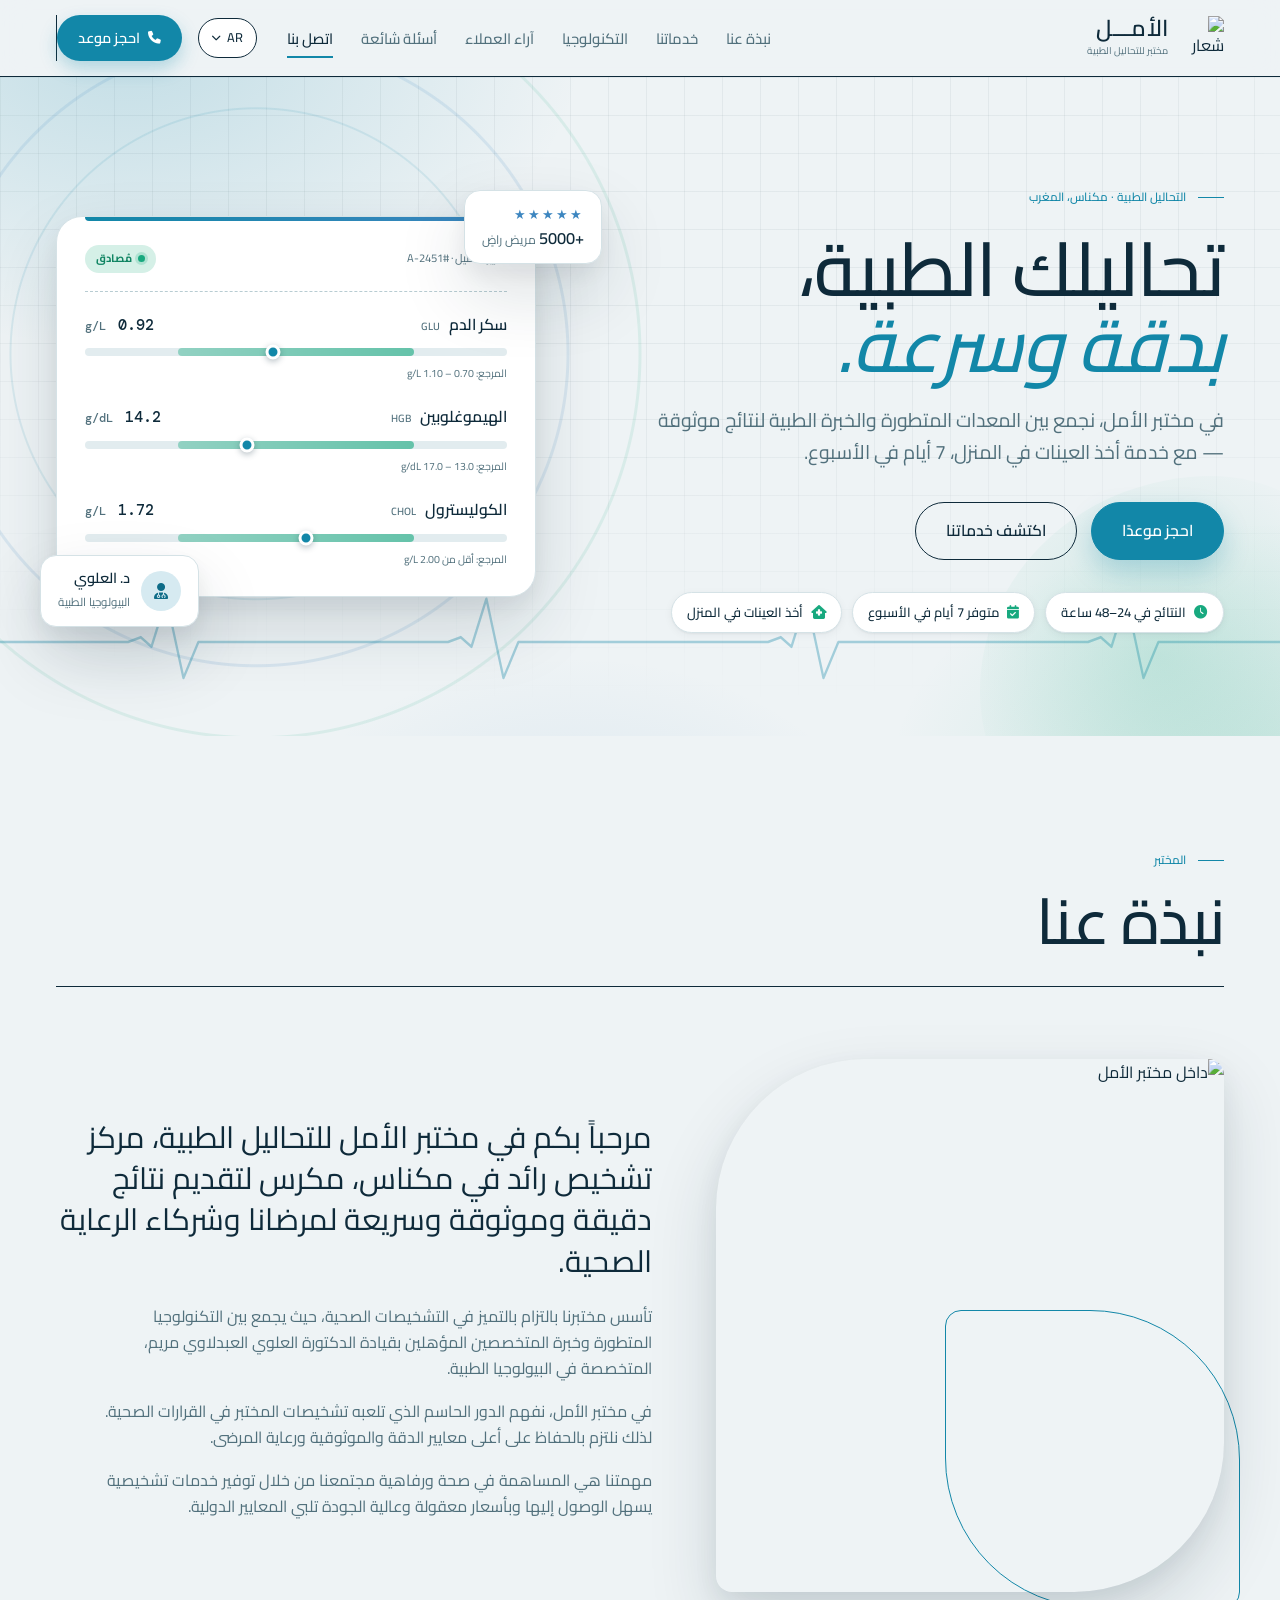
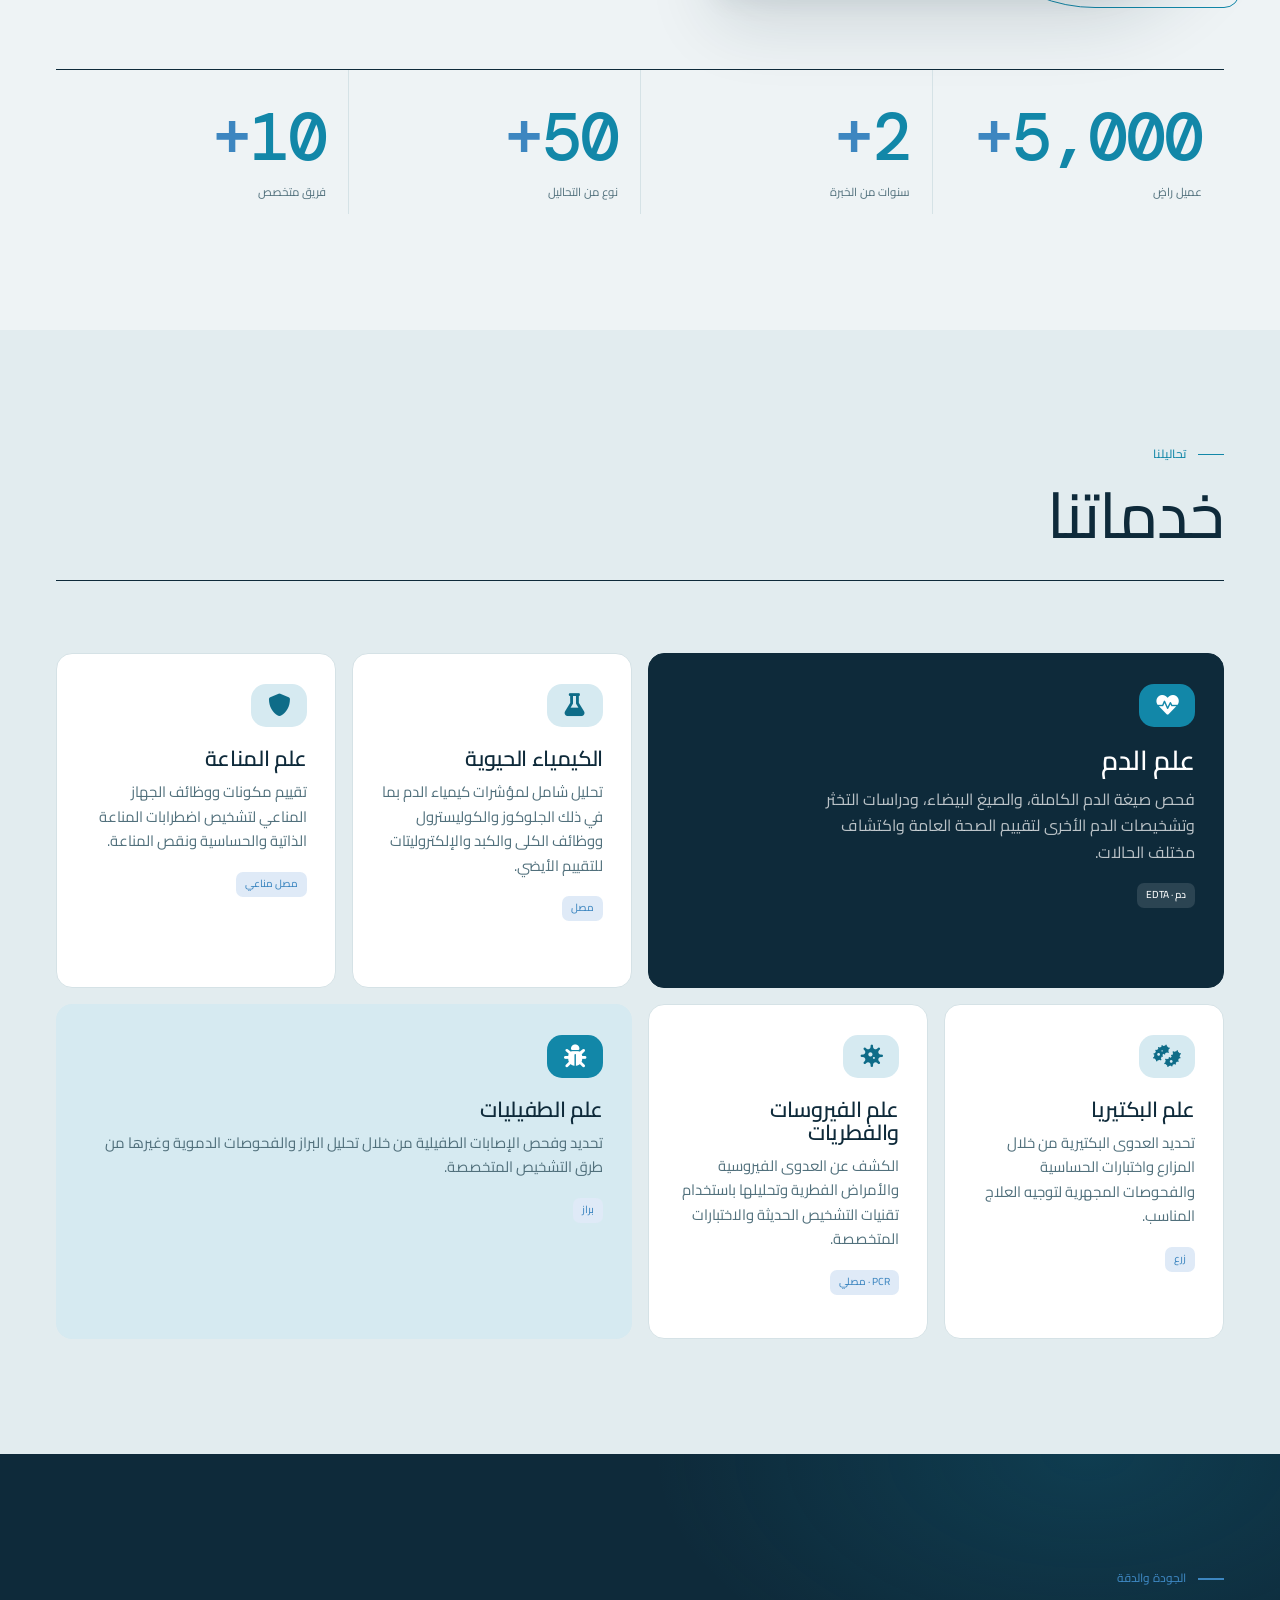
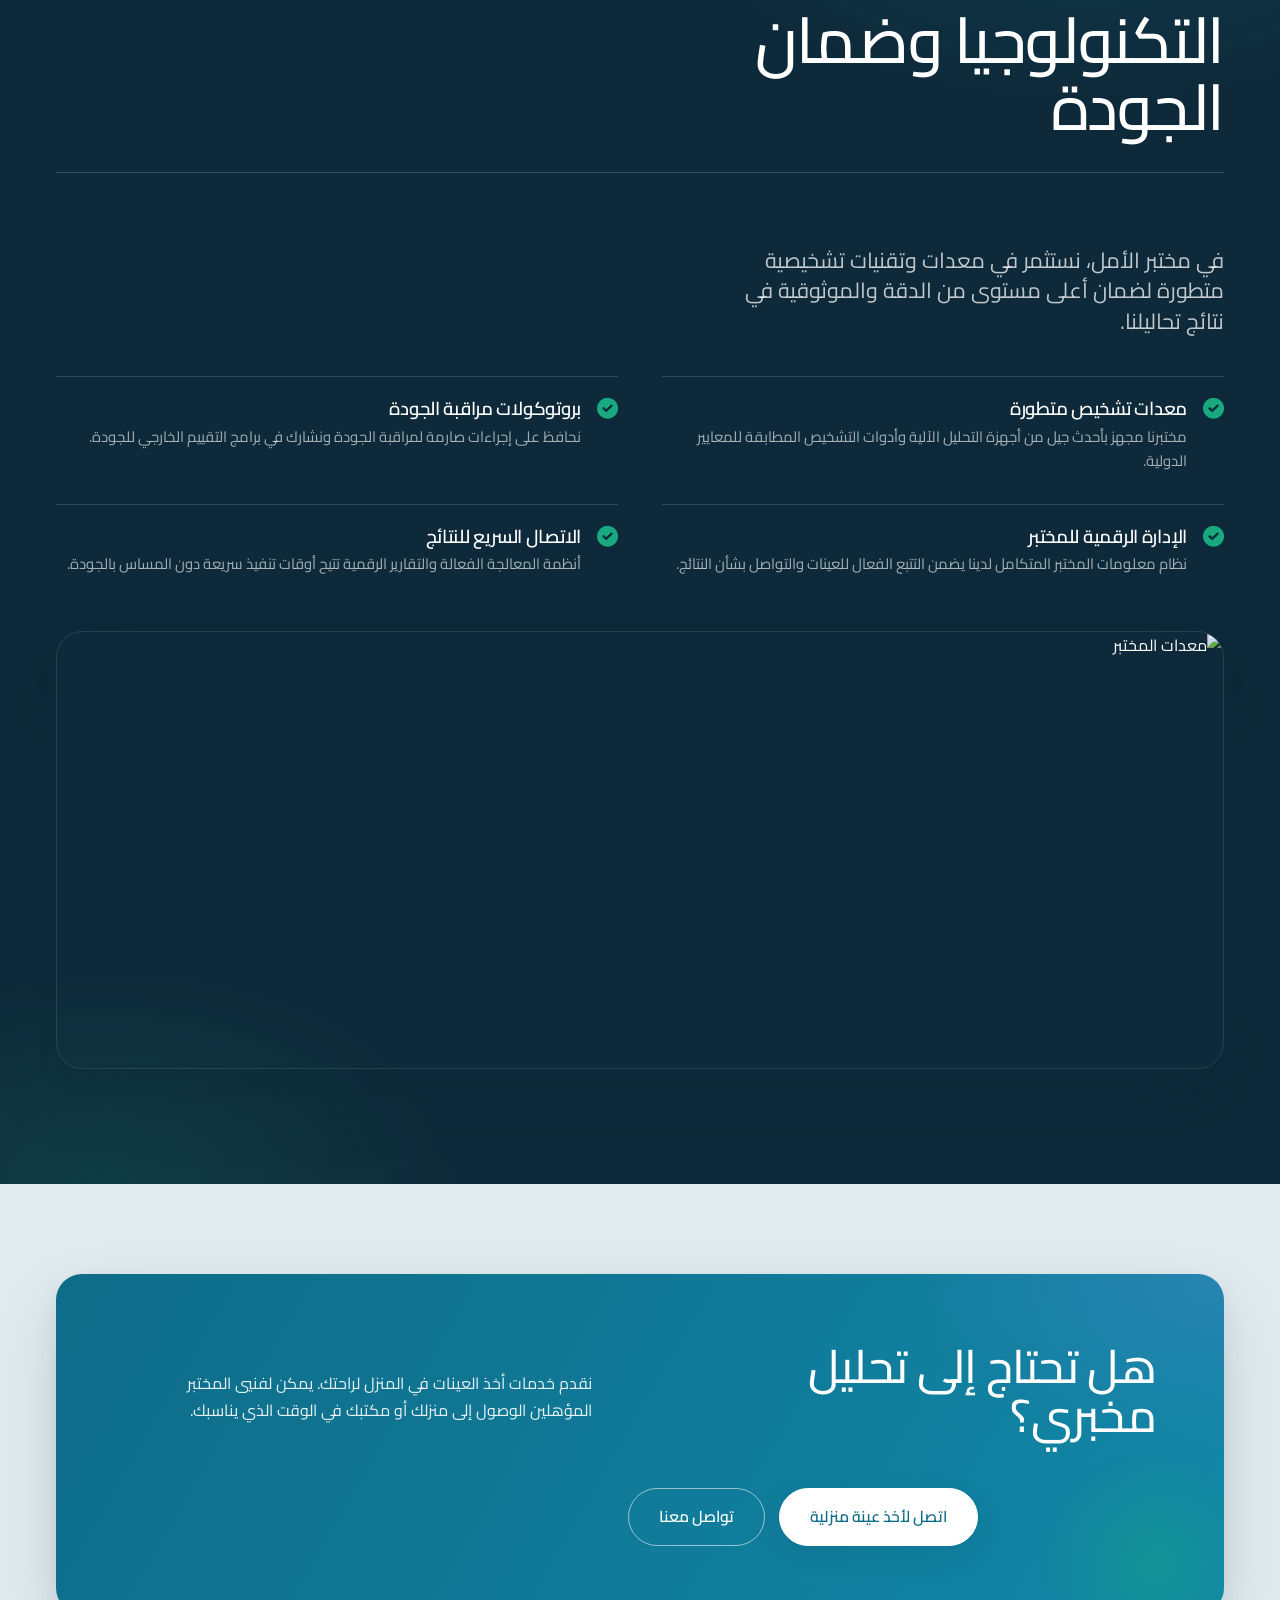
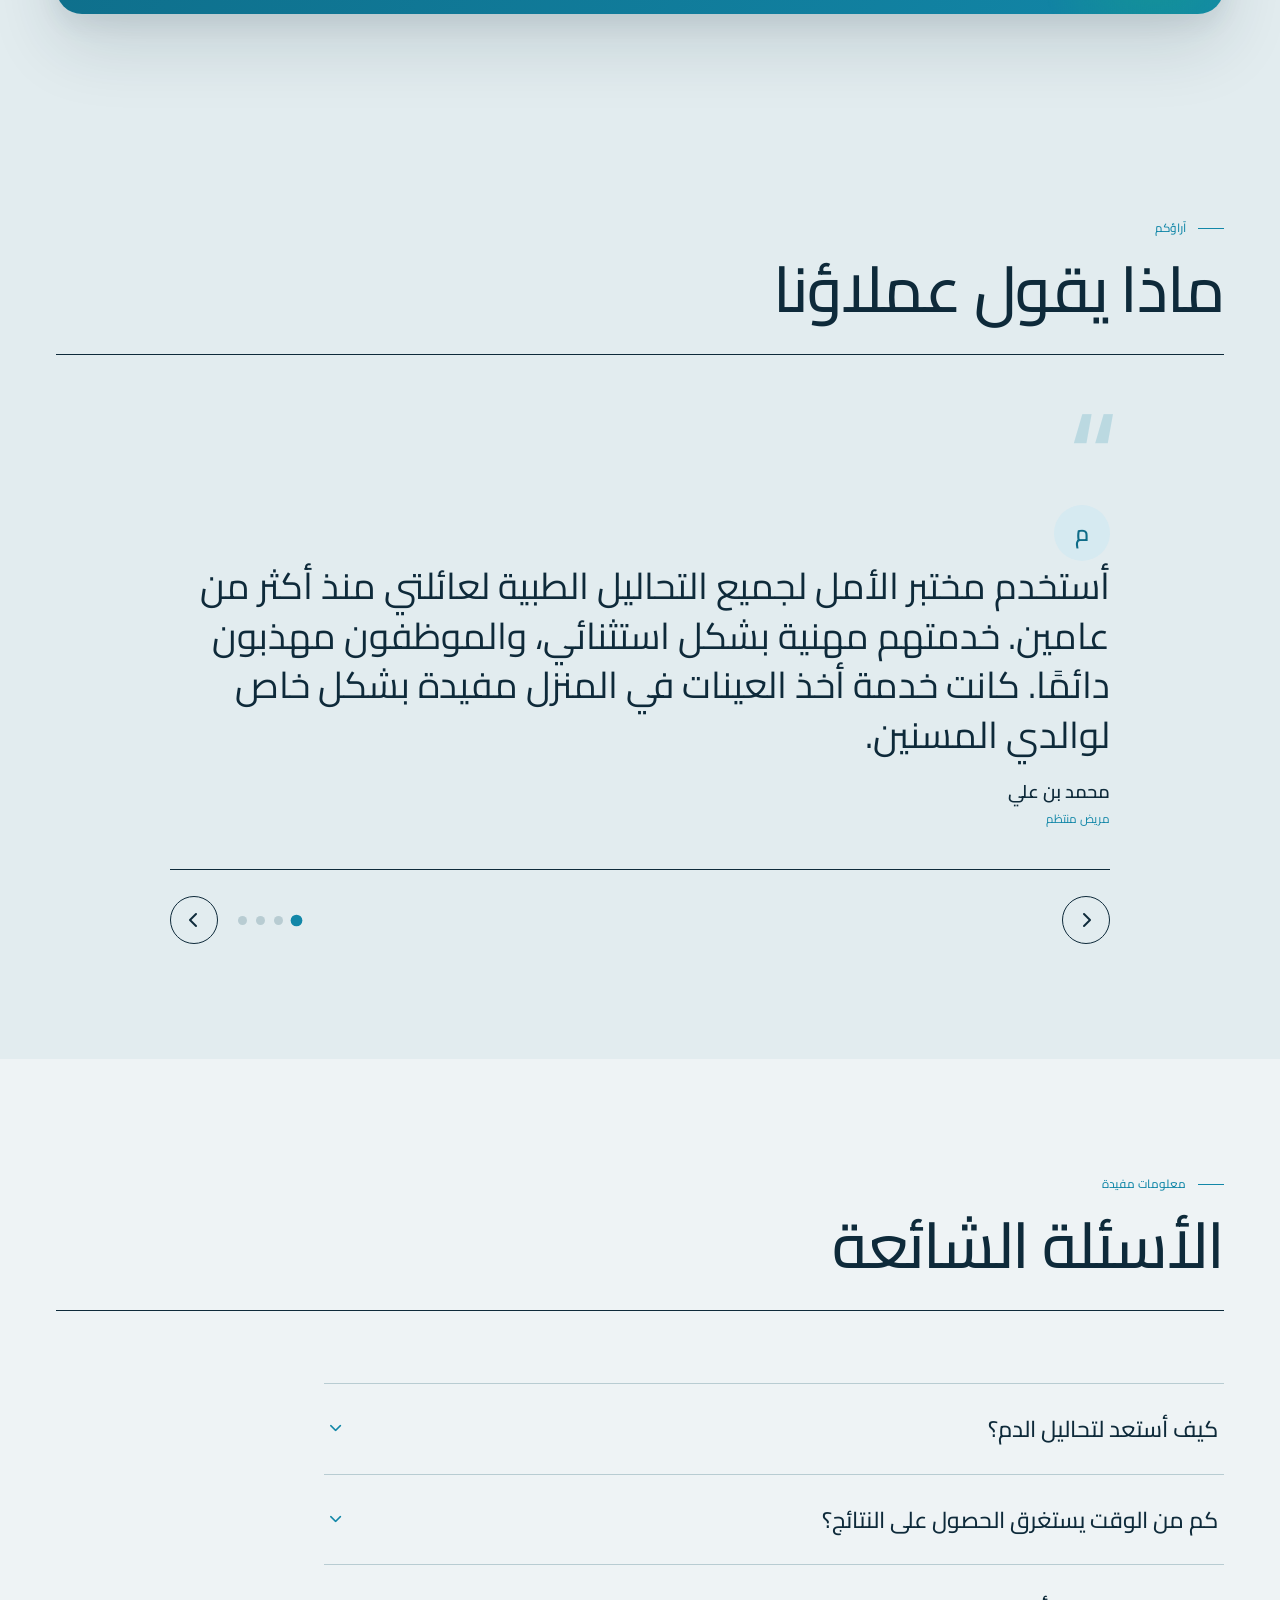
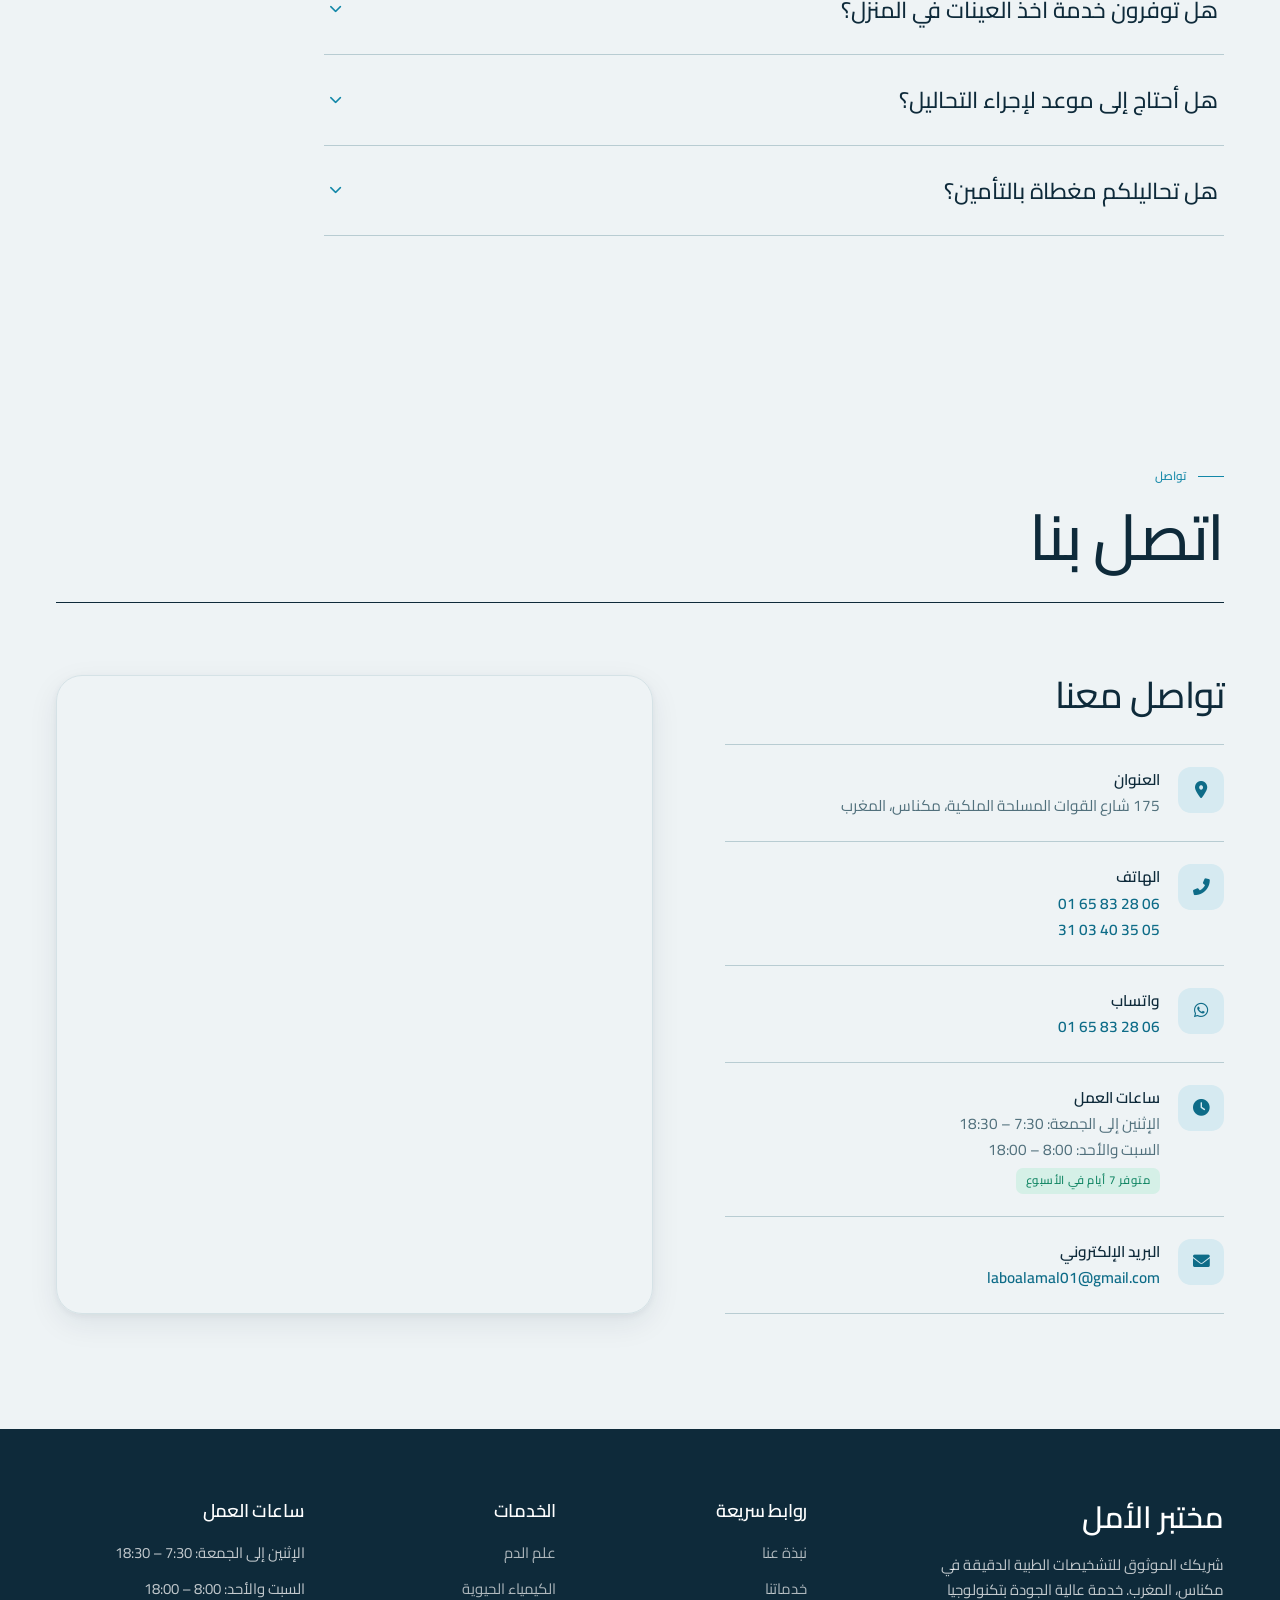
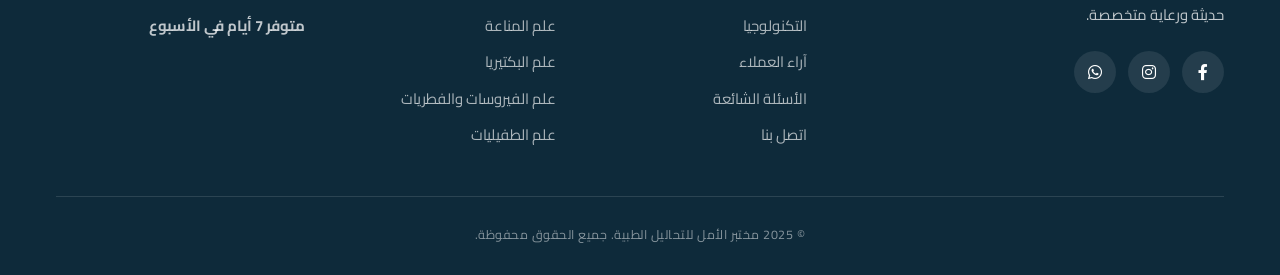
==== ar.html @ d8dda762 "Refonte complete du design (identite editoriale + palette clinique) - Nouvelle mise en page editoria" ====
<!DOCTYPE html><html lang="ar" dir="rtl"><head><meta charset="UTF-8"><meta name="viewport" content="width=device-width,initial-scale=1"><meta name="description" content="مختبر الأمل للتحاليل الطبية - خدمات تشخيص متميزة في مكناس، المغرب مع معدات متطورة وفريق متخصص."><meta name="author" content="مختبر الأمل"><meta name="keywords" content="مختبر طبي، تحاليل طبية، مكناس، المغرب، ويسلان، الحمرية، علم الدم، الكيمياء الحيوية، المناعة، علم الجراثيم، علم الفيروسات، علم الطفيليات، خدمة أخذ العينات المنزلية"><meta name="robots" content="index, follow"><meta property="og:type" content="website"><meta property="og:url" content="https://www.laboratoirealamal.me/ar.html"><meta property="og:title" content="مختبر الأمل للتحاليل الطبية | مكناس، المغرب"><meta property="og:description" content="خدمات تشخيص طبي متميزة في مكناس مع معدات متطورة وفريق متخصص. خدمة أخذ العينات متوفرة 7/7."><meta property="og:image" content="https://www.laboratoirealamal.me/logo.avif"><meta property="twitter:card" content="summary_large_image"><meta property="twitter:url" content="https://www.laboratoirealamal.me/ar.html"><meta property="twitter:title" content="مختبر الأمل للتحاليل الطبية | مكناس، المغرب"><meta property="twitter:description" content="خدمات تشخيص طبي متميزة في مكناس مع معدات متطورة وفريق متخصص. خدمة أخذ العينات متوفرة 7/7."><meta property="twitter:image" content="https://www.laboratoirealamal.me/logo.avif"><meta name="geo.region" content="MA-MEK"><meta name="geo.placename" content="مكناس"><meta name="geo.position" content="33.897213;-5.538740"><meta name="ICBM" content="33.897213, -5.538740"><meta name="apple-mobile-web-app-capable" content="yes"><meta name="theme-color" content="#1287a8"><link rel="canonical" href="https://www.laboratoirealamal.me/ar.html"><link rel="alternate" hreflang="fr" href="https://www.laboratoirealamal.me/"><link rel="alternate" hreflang="en" href="https://www.laboratoirealamal.me/en.html"><link rel="alternate" hreflang="ar" href="https://www.laboratoirealamal.me/ar.html"><link rel="alternate" hreflang="x-default" href="https://www.laboratoirealamal.me/"><link rel="apple-touch-icon" sizes="180x180" href="apple-touch-icon.png"><link rel="icon" type="image/png" sizes="32x32" href="favicon-32x32.png"><link rel="icon" type="image/png" sizes="16x16" href="favicon-16x16.png"><link rel="manifest" href="site.webmanifest"><link rel="shortcut icon" href="favicon.ico"><link rel="icon" type="image/png" sizes="192x192" href="android-chrome-192x192.png"><link rel="icon" type="image/png" sizes="512x512" href="android-chrome-512x512.png"><link rel="stylesheet" href="https://cdnjs.cloudflare.com/ajax/libs/font-awesome/6.0.0/css/all.min.css"><link rel="preconnect" href="https://fonts.googleapis.com"><link rel="preconnect" href="https://fonts.gstatic.com" crossorigin><link href="https://fonts.googleapis.com/css2?family=Cairo:wght@400;600;700&family=DM+Mono:wght@400;500&display=swap" rel="stylesheet"><link rel="stylesheet" href="styles.css"><style>
  :root { --font-display: "Cairo", sans-serif; --font-body: "Cairo", sans-serif; --font-mono: "Cairo", sans-serif; }
  body { font-family: "Cairo", sans-serif; }
  /* Arabic text must not be letter-spaced or transformed (breaks letter joining) */
  .eyebrow, .svc-tag, .report-code, .report-status, .row-name em, .row-ref,
  .report-foot, .testimonial-role, .stat-title, .logo-text p, .dropbtn,
  .dropdown-content a { letter-spacing: normal; text-transform: none; }
  /* keep numeric lab data crisp in mono */
  .row-val, .stat-number { font-family: "DM Mono", monospace; }
</style><title>مختبر الأمل للتحاليل الطبية | مكناس، المغرب</title><script type="application/ld+json">{
        "@context": "https://schema.org",
        "@type": "MedicalBusiness",
        "name": "مختبر الأمل",
        "url": "https://www.laboratoirealamal.me",
        "logo": "https://www.laboratoirealamal.me/logo.avif",
        "image": "https://www.laboratoirealamal.me/logo.avif",
        "description": "خدمات تشخيص طبي متميزة في مكناس مع معدات متطورة وفريق متخصص.",
        "address": {
          "@type": "PostalAddress",
          "streetAddress": "175 شارع القوات المسلحة الملكية",
          "addressLocality": "مكناس",
          "addressRegion": "مكناس-تافيلالت",
          "postalCode": "50000",
          "addressCountry": "MA"
        },
        "geo": {
          "@type": "GeoCoordinates",
          "latitude": "33.897213",
          "longitude": "-5.538740"
        },
        "telephone": "+212628836501",
        "openingHoursSpecification": [
          {
            "@type": "OpeningHoursSpecification",
            "dayOfWeek": [
              "Monday",
              "Tuesday",
              "Wednesday",
              "Thursday",
              "Friday"
            ],
            "opens": "07:30",
            "closes": "18:30"
          },
          {
            "@type": "OpeningHoursSpecification",
            "dayOfWeek": ["Saturday", "Sunday"],
            "opens": "08:00",
            "closes": "18:00"
          }
        ],
        "sameAs": [
          "https://web.facebook.com/profile.php?id=61550074150831",
          "https://www.instagram.com/labo_alamal/"
        ]
      }</script></head><body>
<header>
  <div class="container nav-container">
    <div class="logo">
      <a href="#" aria-label="الأمل الرئيسية">
        <img src="logo.avif" alt="شعار الأمل" width="42" height="42">
        <div class="logo-text"><h1>الأمـــل</h1><p>مختبر للتحاليل الطبية</p></div>
      </a>
    </div>
    <div class="header-right">
      <nav id="main-nav">
        <ul id="nav-menu">
          <li><a href="#about">نبذة عنا</a></li>
          <li><a href="#services">خدماتنا</a></li>
          <li><a href="#technology">التكنولوجيا</a></li>
          <li><a href="#testimonials">آراء العملاء</a></li>
          <li><a href="#faq">أسئلة شائعة</a></li>
          <li><a href="#contact">اتصل بنا</a></li>
        </ul>
        <div class="header-actions">
          <div class="language-selector"><div class="dropdown">
            <button class="dropbtn" aria-label="اختيار اللغة">AR<i class="fas fa-chevron-down"></i></button>
            <div class="dropdown-content">
              <a href="ar.html" class="active">AR</a>
              <a href="index.html">FR</a>
              <a href="en.html">EN</a>
            </div>
          </div></div>
          <a href="#contact" class="nav-cta">احجز موعد</a>
        </div>
      </nav>
      <button class="mobile-menu" id="mobile-menu-toggle" aria-label="فتح القائمة"><i class="fas fa-bars"></i></button>
    </div>
  </div>
</header>

<section class="hero">
  <div class="hero-ecg" aria-hidden="true"><svg viewBox="0 0 1200 100" preserveAspectRatio="none"><path pathLength="1" d="M0,60 H120 l12,-4 l10,8 l14,-40 l16,66 l14,-30 l10,0 H420 l12,-4 l10,8 l14,-40 l16,66 l14,-30 l10,0 H720 l12,-4 l10,8 l14,-40 l16,66 l14,-30 l10,0 H1020 l12,-4 l10,8 l14,-40 l16,66 l14,-30 l10,0 H1200"/></svg></div>
  <div class="container hero-content">
    <div class="hero-copy animate-fade-in">
      <span class="eyebrow">التحاليل الطبية · مكناس، المغرب</span>
      <h1>تحاليلك الطبية، <span class="accent">بدقة وسرعة.</span></h1>
      <h2>في مختبر الأمل، نجمع بين المعدات المتطورة والخبرة الطبية لنتائج موثوقة — مع خدمة أخذ العينات في المنزل، 7 أيام في الأسبوع.</h2>
      <div class="hero-buttons">
        <a href="#contact" class="btn">احجز موعدًا</a>
        <a href="#services" class="btn btn-outline">اكتشف خدماتنا</a>
      </div>
      <div class="hero-chips">
        <span class="chip"><i class="fas fa-clock"></i> النتائج في 24–48 ساعة</span>
        <span class="chip"><i class="fas fa-calendar-check"></i> متوفر 7 أيام في الأسبوع</span>
        <span class="chip"><i class="fas fa-house-medical"></i> أخذ العينات في المنزل</span>
      </div>
    </div>
    <div class="hero-visual animate-fade-in">
      <div class="report-card">
        <div class="report-head">
          <span class="report-code">تقرير التحليل · ‏#A-2451</span>
          <span class="report-status">مُصادق</span>
        </div>
        <div class="report-rows">
          <div class="report-row">
            <div class="row-top"><span class="row-name">سكر الدم <em>GLU</em></span><span class="row-val">0.92 <em>g/L</em></span></div>
            <div class="range"><span class="range-fill"></span><span class="range-marker" style="--m:52%"></span></div>
            <div class="row-ref">المرجع: 0.70 – 1.10 g/L</div>
          </div>
          <div class="report-row">
            <div class="row-top"><span class="row-name">الهيموغلوبين <em>HGB</em></span><span class="row-val">14.2 <em>g/dL</em></span></div>
            <div class="range"><span class="range-fill"></span><span class="range-marker" style="--m:58%"></span></div>
            <div class="row-ref">المرجع: 13.0 – 17.0 g/dL</div>
          </div>
          <div class="report-row">
            <div class="row-top"><span class="row-name">الكوليسترول <em>CHOL</em></span><span class="row-val">1.72 <em>g/L</em></span></div>
            <div class="range"><span class="range-fill"></span><span class="range-marker" style="--m:44%"></span></div>
            <div class="row-ref">المرجع: أقل من 2.00 g/L</div>
          </div>
        </div>
      </div>
      <div class="float-badge float-rating"><span class="stars">★★★★★</span><span class="fr-text"><b>+5000</b> مريض راضٍ</span></div>
      <div class="float-badge float-doctor"><span class="float-avatar"><i class="fas fa-user-md"></i></span><span><strong>د. العلوي</strong><em>البيولوجيا الطبية</em></span></div>
    </div>
  </div>
</section>

<section id="about" class="section-padding">
  <div class="container">
    <div class="section-title">
      <span class="eyebrow">المختبر</span>
      <h2>نبذة عنا</h2>
    </div>
    <div class="about-content reveal">
      <div class="about-text">
        <p>مرحباً بكم في مختبر الأمل للتحاليل الطبية، مركز تشخيص رائد في مكناس، مكرس لتقديم نتائج دقيقة وموثوقة وسريعة لمرضانا وشركاء الرعاية الصحية.</p>
        <p>تأسس مختبرنا بالتزام بالتميز في التشخيصات الصحية، حيث يجمع بين التكنولوجيا المتطورة وخبرة المتخصصين المؤهلين بقيادة الدكتورة العلوي العبدلاوي مريم، المتخصصة في البيولوجيا الطبية.</p>
        <p>في مختبر الأمل، نفهم الدور الحاسم الذي تلعبه تشخيصات المختبر في القرارات الصحية. لذلك نلتزم بالحفاظ على أعلى معايير الدقة والموثوقية ورعاية المرضى.</p>
        <p>مهمتنا هي المساهمة في صحة ورفاهية مجتمعنا من خلال توفير خدمات تشخيصية يسهل الوصول إليها وبأسعار معقولة وعالية الجودة تلبي المعايير الدولية.</p>
      </div>
      <div class="about-image"><img src="zWoJMIQD-1.webp" alt="داخل مختبر الأمل" loading="lazy"></div>
    </div>
    <div class="stats-container reveal">
      <div class="stat-item"><div class="stat-number" data-count="5000">0</div><div class="stat-title">عميل راضٍ</div></div>
      <div class="stat-item"><div class="stat-number" data-count="2">0</div><div class="stat-title">سنوات من الخبرة</div></div>
      <div class="stat-item"><div class="stat-number" data-count="50">0</div><div class="stat-title">نوع من التحاليل</div></div>
      <div class="stat-item"><div class="stat-number" data-count="10">0</div><div class="stat-title">فريق متخصص</div></div>
    </div>
  </div>
</section>

<section id="services" class="bg-light section-padding">
  <div class="container">
    <div class="section-title">
      <span class="eyebrow">تحاليلنا</span>
      <h2>خدماتنا</h2>
    </div>
    <div class="services-container reveal">
      <div class="service-card">
        <div class="service-icon"><i class="fas fa-heartbeat"></i></div>
        <div class="service-details">
          <h3>علم الدم</h3>
          <p>فحص صيغة الدم الكاملة، والصيغ البيضاء، ودراسات التخثر وتشخيصات الدم الأخرى لتقييم الصحة العامة واكتشاف مختلف الحالات.</p>
          <span class="svc-tag">دم · EDTA</span>
        </div>
      </div>
      <div class="service-card">
        <div class="service-icon"><i class="fas fa-flask"></i></div>
        <div class="service-details">
          <h3>الكيمياء الحيوية</h3>
          <p>تحليل شامل لمؤشرات كيمياء الدم بما في ذلك الجلوكوز والكوليسترول ووظائف الكلى والكبد والإلكتروليتات للتقييم الأيضي.</p>
          <span class="svc-tag">مصل</span>
        </div>
      </div>
      <div class="service-card">
        <div class="service-icon"><i class="fas fa-shield-alt"></i></div>
        <div class="service-details">
          <h3>علم المناعة</h3>
          <p>تقييم مكونات ووظائف الجهاز المناعي لتشخيص اضطرابات المناعة الذاتية والحساسية ونقص المناعة.</p>
          <span class="svc-tag">مصل مناعي</span>
        </div>
      </div>
      <div class="service-card">
        <div class="service-icon"><i class="fas fa-bacteria"></i></div>
        <div class="service-details">
          <h3>علم البكتيريا</h3>
          <p>تحديد العدوى البكتيرية من خلال المزارع واختبارات الحساسية والفحوصات المجهرية لتوجيه العلاج المناسب.</p>
          <span class="svc-tag">زرع</span>
        </div>
      </div>
      <div class="service-card">
        <div class="service-icon"><i class="fas fa-virus"></i></div>
        <div class="service-details">
          <h3>علم الفيروسات والفطريات</h3>
          <p>الكشف عن العدوى الفيروسية والأمراض الفطرية وتحليلها باستخدام تقنيات التشخيص الحديثة والاختبارات المتخصصة.</p>
          <span class="svc-tag">PCR · مصلي</span>
        </div>
      </div>
      <div class="service-card">
        <div class="service-icon"><i class="fas fa-bug"></i></div>
        <div class="service-details">
          <h3>علم الطفيليات</h3>
          <p>تحديد وفحص الإصابات الطفيلية من خلال تحليل البراز والفحوصات الدموية وغيرها من طرق التشخيص المتخصصة.</p>
          <span class="svc-tag">براز</span>
        </div>
      </div>
    </div>
  </div>
</section>

<section id="technology" class="section-padding">
  <div class="container">
    <div class="section-title">
      <span class="eyebrow">الجودة والدقة</span>
      <h2>التكنولوجيا وضمان الجودة</h2>
    </div>
    <div class="tech-content reveal">
      <div class="tech-details">
        <p>في مختبر الأمل، نستثمر في معدات وتقنيات تشخيصية متطورة لضمان أعلى مستوى من الدقة والموثوقية في نتائج تحاليلنا.</p>
        <ul>
          <li><i class="fas fa-check-circle"></i><div><h3>معدات تشخيص متطورة</h3><p>مختبرنا مجهز بأحدث جيل من أجهزة التحليل الآلية وأدوات التشخيص المطابقة للمعايير الدولية.</p></div></li>
          <li><i class="fas fa-check-circle"></i><div><h3>بروتوكولات مراقبة الجودة</h3><p>نحافظ على إجراءات صارمة لمراقبة الجودة ونشارك في برامج التقييم الخارجي للجودة.</p></div></li>
          <li><i class="fas fa-check-circle"></i><div><h3>الإدارة الرقمية للمختبر</h3><p>نظام معلومات المختبر المتكامل لدينا يضمن التتبع الفعال للعينات والتواصل بشأن النتائج.</p></div></li>
          <li><i class="fas fa-check-circle"></i><div><h3>الاتصال السريع للنتائج</h3><p>أنظمة المعالجة الفعالة والتقارير الرقمية تتيح أوقات تنفيذ سريعة دون المساس بالجودة.</p></div></li>
        </ul>
      </div>
      <div class="tech-image"><img src="cYn-tRal.webp" alt="معدات المختبر" loading="lazy"></div>
    </div>
  </div>
</section>

<section class="cta-section">
  <div class="container">
    <div class="cta-content animate-fade-in">
      <h2 class="cta-title">هل تحتاج إلى تحليل مخبري؟</h2>
      <p class="cta-text">نقدم خدمات أخذ العينات في المنزل لراحتك. يمكن لفنيي المختبر المؤهلين الوصول إلى منزلك أو مكتبك في الوقت الذي يناسبك.</p>
      <div class="cta-buttons">
        <a href="tel:+212628836501" class="btn">اتصل لأخذ عينة منزلية</a>
        <a href="#contact" class="btn btn-outline">تواصل معنا</a>
      </div>
    </div>
  </div>
</section>

<section id="testimonials" class="bg-light section-padding">
  <div class="container">
    <div class="section-title">
      <span class="eyebrow">آراؤكم</span>
      <h2>ماذا يقول عملاؤنا</h2>
    </div>
    <div class="testimonials-container reveal">
      <div class="testimonial">
        <div class="testimonial-avatar"><span class="avatar-letter">م</span></div>
        <div class="testimonial-text"><p>أستخدم مختبر الأمل لجميع التحاليل الطبية لعائلتي منذ أكثر من عامين. خدمتهم مهنية بشكل استثنائي، والموظفون مهذبون دائمًا. كانت خدمة أخذ العينات في المنزل مفيدة بشكل خاص لوالدي المسنين.</p></div>
        <div class="testimonial-author">محمد بن علي</div>
        <div class="testimonial-role">مريض منتظم</div>
      </div>
      <div class="testimonial" style="display:none">
        <div class="testimonial-avatar"><span class="avatar-letter">ص</span></div>
        <div class="testimonial-text"><p>استقبال وعمل ممتاز. كان الموظفون محترفين والخدمة ممتازة. تم تسليم النتائج بشكل أسرع من المتوقع.</p></div>
        <div class="testimonial-author">صفاء آدم</div>
        <div class="testimonial-role">مريضة</div>
      </div>
      <div class="testimonial" style="display:none">
        <div class="testimonial-avatar"><span class="avatar-letter">ك</span></div>
        <div class="testimonial-text"><p>استقبال دافئ للغاية. تجربة جميلة جدًا. أخذت الطبيبة وقتًا لشرح نتائجي وأجابت على جميع أسئلتي بشكل شامل.</p></div>
        <div class="testimonial-author">كنزة جاليز</div>
        <div class="testimonial-role">مريضة</div>
      </div>
      <div class="testimonial" style="display:none">
        <div class="testimonial-avatar"><span class="avatar-letter">إ</span></div>
        <div class="testimonial-text"><p>خدمة ممتازة وموظفون محترفون للغاية. أوصي بشدة بمختبر الأمل. يحافظون على معايير عالية من النظافة ومعداتهم متطورة للغاية.</p></div>
        <div class="testimonial-author">إمان العلمي</div>
        <div class="testimonial-role">مريضة</div>
      </div>
      <div class="testimonial-controls">
        <button class="prev-testimonial" aria-label="الشهادة السابقة"><i class="fas fa-chevron-right"></i></button>
        <div class="testimonial-dots"><span class="dot active"></span><span class="dot"></span><span class="dot"></span><span class="dot"></span></div>
        <button class="next-testimonial" aria-label="الشهادة التالية"><i class="fas fa-chevron-left"></i></button>
      </div>
    </div>
  </div>
</section>

<section id="faq" class="section-padding">
  <div class="container">
    <div class="section-title">
      <span class="eyebrow">معلومات مفيدة</span>
      <h2>الأسئلة الشائعة</h2>
    </div>
    <div class="faq-container reveal">
      <div class="faq-item"><div class="faq-question">كيف أستعد لتحاليل الدم؟<i class="fas fa-chevron-down"></i></div><div class="faq-answer"><p>تتطلب العديد من تحاليل الدم الصيام من 8 إلى 12 ساعة قبل أخذ العينة، أي عدم تناول الطعام أو الشراب باستثناء الماء. بالنسبة لبعض الاختبارات المحددة مثل اختبارات تحمل الجلوكوز أو فحوصات الدهون، قد يكون التحضير الخاص ضروريًا. اتبع دائمًا التعليمات المقدمة من طبيبك أو موظفي مختبرنا.</p></div></div>
      <div class="faq-item"><div class="faq-question">كم من الوقت يستغرق الحصول على النتائج؟<i class="fas fa-chevron-down"></i></div><div class="faq-answer"><p>تتوفر معظم التحاليل الروتينية في غضون 24 إلى 48 ساعة. قد تستغرق بعض الاختبارات المتخصصة من 3 إلى 7 أيام. بالنسبة للاختبارات العاجلة، نقدم معالجة سريعة مع نتائج متاحة في غضون ساعات قليلة. يمكنك استلام نتائجك شخصيًا أو عبر البريد الإلكتروني أو من خلال بوابتنا الإلكترونية الآمنة.</p></div></div>
      <div class="faq-item"><div class="faq-question">هل توفرون خدمة أخذ العينات في المنزل؟<i class="fas fa-chevron-down"></i></div><div class="faq-answer"><p>نعم، نقدم خدمات أخذ العينات في المنزل للمرضى الذين لا يستطيعون الحضور إلى مختبرنا. هذه الخدمة متاحة 7 أيام في الأسبوع. يرجى الاتصال بنا على الرقم 06 28 83 65 01 لتحديد موعد زيارة منزلية مع فني مختبر مؤهل.</p></div></div>
      <div class="faq-item"><div class="faq-question">هل أحتاج إلى موعد لإجراء التحاليل؟<i class="fas fa-chevron-down"></i></div><div class="faq-answer"><p>على الرغم من أن المواعيد ليست إلزامية للتحاليل الروتينية، نوصي بتحديد موعد لتقليل وقت الانتظار. بالنسبة للاختبارات المتخصصة أو خلال ساعات الذروة، ينصح بالمواعيد. يمكنك تحديد موعد عبر الهاتف.</p></div></div>
      <div class="faq-item"><div class="faq-question">هل تحاليلكم مغطاة بالتأمين؟<i class="fas fa-chevron-down"></i></div><div class="faq-answer"><p>معظم تحاليلنا مغطاة من قبل مقدمي التأمين الصحي الرئيسيين في المغرب. نحن نعمل أيضًا مع CNOPS و CNSS وشركات التأمين الخاصة. يرجى إحضار بطاقة التأمين الخاصة بك وأي نماذج تفويض ضرورية؛ سيساعدك طاقمنا الإداري في المطالبات والوثائق.</p></div></div>
    </div>
  </div>
</section>

<section id="contact" class="contact-section section-padding">
  <div class="container">
    <div class="section-title">
      <span class="eyebrow">تواصل</span>
      <h2>اتصل بنا</h2>
    </div>
    <div class="contact-container reveal">
      <div class="contact-info">
        <h3>تواصل معنا</h3>
        <ul>
          <li><i class="fas fa-map-marker-alt"></i><div><strong>العنوان</strong><br>175 شارع القوات المسلحة الملكية، مكناس، المغرب</div></li>
          <li><i class="fas fa-phone-alt"></i><div><strong>الهاتف</strong><br><a href="tel:+212628836501" class="contact-link">06 28 83 65 01</a><br><a href="tel:0535400331" class="contact-link">05 35 40 03 31</a></div></li>
          <li><i class="fab fa-whatsapp"></i><div><strong>واتساب</strong><br><a href="https://wa.me/212628836501" class="contact-link">06 28 83 65 01</a></div></li>
          <li><i class="fas fa-clock"></i><div><strong>ساعات العمل</strong><br>الإثنين إلى الجمعة: 7:30 – 18:30<br>السبت والأحد: 8:00 – 18:00<br><span class="highlight">متوفر 7 أيام في الأسبوع</span></div></li>
          <li><i class="fas fa-envelope"></i><div><strong>البريد الإلكتروني</strong><br><a href="mailto:laboalamal01@gmail.com" class="contact-link">laboalamal01@gmail.com</a></div></li>
        </ul>
      </div>
      <div class="map-container"><iframe src="https://www.google.com/maps/embed?pb=!1m18!1m12!1m3!1d3307.131620535372!2d-5.538740684775569!3d33.89721358064805!2m3!1f0!2f0!3f0!3m2!1i1024!2i768!4f13.1!3m3!1m2!1s0xda044e2951b3451%3A0x55ca73f57f6bdef6!2s175%20Av.%20des%20Forces%20Arm%C3%A9es%20Royales%2C%20Meknes!5e0!3m2!1sen!2sma!4v1650401234567!5m2!1sen!2sma" allowfullscreen="" loading="lazy" title="موقع مختبر الأمل - 175 شارع القوات المسلحة الملكية، مكناس، المغرب"></iframe></div>
    </div>
  </div>
</section>

<footer>
  <div class="container">
    <div class="footer-content">
      <div class="footer-column">
        <h3>مختبر الأمل</h3>
        <p>شريكك الموثوق للتشخيصات الطبية الدقيقة في مكناس، المغرب. خدمة عالية الجودة بتكنولوجيا حديثة ورعاية متخصصة.</p>
        <div class="social-footer">
          <a href="https://web.facebook.com/profile.php?id=61550074150831" aria-label="فيسبوك"><i class="fab fa-facebook-f"></i></a>
          <a href="https://www.instagram.com/labo_alamal/" aria-label="انستغرام"><i class="fab fa-instagram"></i></a>
          <a href="https://wa.me/212628836501" aria-label="واتساب"><i class="fab fa-whatsapp"></i></a>
        </div>
      </div>
      <div class="footer-column">
        <h3>روابط سريعة</h3>
        <ul>
          <li><a href="#about">نبذة عنا</a></li>
          <li><a href="#services">خدماتنا</a></li>
          <li><a href="#technology">التكنولوجيا</a></li>
          <li><a href="#testimonials">آراء العملاء</a></li>
          <li><a href="#faq">الأسئلة الشائعة</a></li>
          <li><a href="#contact">اتصل بنا</a></li>
        </ul>
      </div>
      <div class="footer-column">
        <h3>الخدمات</h3>
        <ul>
          <li><a href="#services">علم الدم</a></li>
          <li><a href="#services">الكيمياء الحيوية</a></li>
          <li><a href="#services">علم المناعة</a></li>
          <li><a href="#services">علم البكتيريا</a></li>
          <li><a href="#services">علم الفيروسات والفطريات</a></li>
          <li><a href="#services">علم الطفيليات</a></li>
        </ul>
      </div>
      <div class="footer-column">
        <h3>ساعات العمل</h3>
        <ul>
          <li>الإثنين إلى الجمعة: 7:30 – 18:30</li>
          <li>السبت والأحد: 8:00 – 18:00</li>
          <li><strong>متوفر 7 أيام في الأسبوع</strong></li>
        </ul>
      </div>
    </div>
    <div class="copyright"><p>&copy; 2025 مختبر الأمل للتحاليل الطبية. جميع الحقوق محفوظة.</p></div>
  </div>
</footer>

<a href="#" class="back-to-top" aria-label="العودة إلى الأعلى"><i class="fas fa-arrow-up"></i></a>
<script src="script.js"></script>
</body></html>
---- styles.css ----
/* ============================================================
   AL AMAL — Laboratoire d'Analyses Médicales
   Design system: "Le Journal" — editorial / magazine layout
   Palette: ecru paper · deep fig ink · raspberry · jade · apricot
   Type: Fraunces (display serif) · DM Sans (body) · DM Mono (data)
   ============================================================ */

/* ---------- Tokens ---------- */
:root {
  --paper: #eef3f5;
  --paper-2: #e2ecef;
  --surface: #ffffff;

  --ink: #0e2a3a;
  --ink-2: #143647;
  --muted: #51707c;

  --brand: #1287a8;
  --brand-deep: #0e6c88;
  --brand-tint: #d6eaf1;

  --leaf: #18a97f;
  --leaf-deep: #0f8462;
  --leaf-tint: #d5f0e7;

  --gold: #3d86c0;
  --gold-tint: #dfeaf7;

  --line: #d5e2e6;
  --line-strong: #b8ccd2;
  --rule: #0e2a3a;

  --shadow-sm: 0 1px 2px rgba(14, 42, 58, .05), 0 2px 8px rgba(14, 42, 58, .05);
  --shadow-md: 0 10px 30px rgba(14, 42, 58, .08), 0 2px 6px rgba(14, 42, 58, .05);
  --shadow-lg: 0 30px 70px rgba(14, 42, 58, .14), 0 10px 24px rgba(14, 42, 58, .07);

  --font-display: "Fraunces", "Georgia", serif;
  --font-body: "DM Sans", system-ui, -apple-system, sans-serif;
  --font-mono: "DM Mono", ui-monospace, monospace;

  --container: 1220px;
  --radius: 16px;
  --radius-lg: 26px;
  --arch: 150px;
  --header-h: 76px;
  --ease: cubic-bezier(.22, .61, .36, 1);
}

/* ---------- Reset ---------- */
*, *::before, *::after { box-sizing: border-box; }
* { margin: 0; }
html { scroll-behavior: smooth; scroll-padding-top: 92px; -webkit-text-size-adjust: 100%; }
body {
  font-family: var(--font-body);
  color: var(--ink);
  background: var(--paper);
  line-height: 1.65;
  font-size: 16px;
  -webkit-font-smoothing: antialiased;
  text-rendering: optimizeLegibility;
  overflow-x: hidden;
}
img { max-width: 100%; display: block; }
a { color: inherit; text-decoration: none; }
ul { list-style: none; padding: 0; }
button { font: inherit; cursor: pointer; border: none; background: none; color: inherit; }
iframe { border: 0; }
h1, h2, h3, h4 {
  font-family: var(--font-display);
  font-weight: 600;
  line-height: 1.06;
  letter-spacing: -.015em;
  color: var(--ink);
  font-optical-sizing: auto;
}
::selection { background: var(--brand); color: #fff; }
:focus-visible { outline: 3px solid var(--brand); outline-offset: 3px; border-radius: 4px; }

/* ---------- Layout helpers ---------- */
.container { width: 100%; max-width: var(--container); margin-inline: auto; padding-inline: 26px; }
.section-padding { padding-block: clamp(66px, 9vw, 130px); }
.bg-light { background: var(--paper-2); }

/* ---------- Editorial section header ---------- */
.eyebrow {
  font-family: var(--font-mono);
  font-size: .74rem;
  font-weight: 500;
  letter-spacing: .18em;
  text-transform: uppercase;
  color: var(--brand);
  display: inline-flex;
  align-items: center;
  gap: 12px;
}
.eyebrow::before { content: ""; width: 26px; height: 1.5px; background: var(--brand); }

.section-title {
  display: flex;
  flex-direction: column;
  align-items: flex-start;
  text-align: start;
  gap: 18px;
  margin-bottom: clamp(44px, 6vw, 72px);
  padding-bottom: clamp(20px, 3vw, 30px);
  border-bottom: 1.5px solid var(--rule);
}
.section-title h2 {
  font-size: clamp(2.3rem, 5.4vw, 4rem);
  font-weight: 500;
  max-width: 16ch;
  letter-spacing: -.02em;
}
.section-title h2 em { font-style: italic; color: var(--brand); }

/* ============================================================
   HEADER
   ============================================================ */
header {
  position: sticky;
  top: 0;
  z-index: 1000;
  background: color-mix(in srgb, var(--paper) 85%, transparent);
  backdrop-filter: saturate(1.3) blur(14px);
  -webkit-backdrop-filter: saturate(1.3) blur(14px);
  border-bottom: 1.5px solid var(--rule);
}
.nav-container { display: flex; align-items: center; justify-content: space-between; min-height: var(--header-h); gap: 20px; }
.logo a { display: flex; align-items: center; gap: 12px; }
.logo img { width: 44px; height: 44px; object-fit: contain; }
.logo-text h1 { font-family: var(--font-display); font-size: 1.42rem; font-weight: 600; letter-spacing: .01em; line-height: 1; }
.logo-text p { font-family: var(--font-mono); font-size: .6rem; letter-spacing: .16em; text-transform: uppercase; color: var(--muted); margin-top: 4px; }
.header-right { display: flex; align-items: center; gap: 14px; }

#main-nav { display: flex; align-items: center; gap: 30px; }
#nav-menu { display: flex; align-items: center; gap: 28px; }
#nav-menu > li > a { font-size: .93rem; font-weight: 500; color: var(--muted); padding-block: 6px; position: relative; transition: color .2s var(--ease); }
#nav-menu > li > a::after { content: ""; position: absolute; left: 0; bottom: 0; width: 100%; height: 2px; background: var(--brand); transform: scaleX(0); transform-origin: left; transition: transform .28s var(--ease); }
#nav-menu > li > a:hover, #nav-menu > li > a.active { color: var(--ink); }
#nav-menu > li > a:hover::after, #nav-menu > li > a.active::after { transform: scaleX(1); }
.header-actions { display: flex; align-items: center; gap: 16px; }

.language-selector { position: relative; }
.dropdown { position: relative; }
.dropbtn { display: inline-flex; align-items: center; gap: 7px; font-family: var(--font-mono); font-size: .8rem; font-weight: 500; letter-spacing: .06em; color: var(--ink); padding: 8px 13px; border: 1.5px solid var(--rule); border-radius: 999px; background: var(--surface); transition: border-color .2s, background .2s; }
.dropbtn i { font-size: .6rem; transition: transform .25s var(--ease); }
.language-selector:hover .dropbtn, .language-selector:focus-within .dropbtn, .language-selector.open .dropbtn { background: var(--ink); color: #fff; border-color: var(--ink); }
.language-selector:hover .dropbtn i, .language-selector.open .dropbtn i { transform: rotate(180deg); }
.dropdown-content { position: absolute; inset-inline-end: 0; top: calc(100% + 10px); min-width: 120px; background: var(--surface); border: 1.5px solid var(--rule); border-radius: 14px; box-shadow: var(--shadow-md); padding: 6px; opacity: 0; visibility: hidden; transform: translateY(-6px); transition: opacity .2s, transform .2s, visibility .2s; z-index: 30; }
.language-selector:hover .dropdown-content, .language-selector:focus-within .dropdown-content, .language-selector.open .dropdown-content { opacity: 1; visibility: visible; transform: translateY(0); }
.dropdown-content a { display: block; padding: 9px 12px; border-radius: 9px; font-family: var(--font-mono); font-weight: 500; font-size: .82rem; color: var(--muted); transition: background .15s, color .15s; }
.dropdown-content a:hover { background: var(--brand-tint); color: var(--brand-deep); }
.dropdown-content a.active { background: var(--ink); color: #fff; }

.nav-cta { display: inline-flex; align-items: center; gap: 8px; background: var(--brand); color: #fff; font-weight: 600; font-size: .9rem; padding: 11px 21px; border-radius: 999px; box-shadow: 0 8px 18px rgba(18, 135, 168, .28); transition: transform .2s var(--ease), box-shadow .2s, background .2s; }
.nav-cta::before { content: "\f095"; font-family: "Font Awesome 6 Free"; font-weight: 900; font-size: .8rem; }
.nav-cta:hover { background: var(--brand-deep); transform: translateY(-2px); box-shadow: 0 12px 24px rgba(18, 135, 168, .34); }

.mobile-menu { display: none; width: 46px; height: 46px; border-radius: 13px; border: 1.5px solid var(--rule); background: var(--surface); align-items: center; justify-content: center; font-size: 1.1rem; color: var(--ink); transition: background .2s, border-color .2s; }
.mobile-menu.active { background: var(--ink); color: #fff; border-color: var(--ink); }
.menu-overlay { position: fixed; inset: 0; background: rgba(14, 42, 58, .5); backdrop-filter: blur(2px); opacity: 0; visibility: hidden; transition: opacity .3s, visibility .3s; z-index: 900; }
.menu-overlay.active { opacity: 1; visibility: visible; }

/* ============================================================
   BUTTONS
   ============================================================ */
.btn { display: inline-flex; align-items: center; justify-content: center; gap: 10px; font-family: var(--font-body); font-weight: 600; font-size: .98rem; padding: 15px 30px; border-radius: 999px; background: var(--brand); color: #fff; border: 1.5px solid var(--brand); box-shadow: 0 12px 26px rgba(18, 135, 168, .26); transition: transform .2s var(--ease), box-shadow .2s, background .2s, color .2s, border-color .2s; }
.btn:hover { background: var(--brand-deep); border-color: var(--brand-deep); transform: translateY(-2px); box-shadow: 0 16px 32px rgba(18, 135, 168, .32); }
.btn-outline { background: transparent; color: var(--ink); border-color: var(--rule); box-shadow: none; }
.btn-outline:hover { background: var(--ink); color: #fff; border-color: var(--ink); box-shadow: var(--shadow-md); }

/* ============================================================
   HERO
   ============================================================ */
.hero {
  position: relative;
  overflow: hidden;
  padding-block: clamp(58px, 8vw, 112px);
  background:
    /* concentric "scope" halo rings behind the result card */
    radial-gradient(circle at 80% 42%, transparent 0 244px, rgba(18, 135, 168, .11) 245px 246px, transparent 247px),
    radial-gradient(circle at 80% 42%, transparent 0 310px, rgba(61, 134, 192, .13) 311px 313px, transparent 314px),
    radial-gradient(circle at 80% 42%, transparent 0 382px, rgba(24, 169, 127, .10) 383px 385px, transparent 386px),
    /* richer colour mesh */
    radial-gradient(760px 520px at 90% -6%, rgba(18, 135, 168, .20), transparent 60%),
    radial-gradient(680px 460px at 0% 108%, rgba(24, 169, 127, .17), transparent 58%),
    radial-gradient(560px 440px at 55% 128%, rgba(61, 134, 192, .14), transparent 60%),
    var(--paper);
}
/* graph-paper texture */
.hero::before {
  content: "";
  position: absolute;
  inset: 0;
  z-index: 0;
  pointer-events: none;
  background-image:
    linear-gradient(rgba(14, 42, 58, .05) 1px, transparent 1px),
    linear-gradient(90deg, rgba(14, 42, 58, .05) 1px, transparent 1px);
  background-size: 38px 38px;
  -webkit-mask-image: radial-gradient(135% 100% at 50% 20%, #000 32%, transparent 76%);
  mask-image: radial-gradient(135% 100% at 50% 20%, #000 32%, transparent 76%);
}
/* soft organic blob accent */
.hero::after {
  content: "";
  position: absolute;
  bottom: -170px; inset-inline-start: -130px;
  width: 430px; height: 430px;
  z-index: 0;
  pointer-events: none;
  background: radial-gradient(circle at 42% 42%, rgba(24, 169, 127, .16), transparent 62%);
  border-radius: 54% 46% 42% 58% / 50% 56% 44% 50%;
}
.hero-content { position: relative; z-index: 1; display: grid; grid-template-columns: 1.05fr .95fr; align-items: center; gap: clamp(32px, 5vw, 74px); }
.hero-copy, .hero-visual { min-width: 0; }
.hero-copy { max-width: 640px; }
.hero-copy .eyebrow { margin-bottom: 24px; }
.hero-copy h1 { font-size: clamp(2.7rem, 6vw, 4.7rem); font-weight: 500; line-height: 1.01; margin-bottom: 22px; overflow-wrap: break-word; }
.hero-copy h1 .accent { font-style: italic; color: var(--brand); }
.hero-copy h2 { font-family: var(--font-body); font-weight: 400; font-size: clamp(1.04rem, 1.7vw, 1.22rem); line-height: 1.6; letter-spacing: normal; color: var(--muted); margin-bottom: 34px; max-width: 52ch; }
.hero-buttons { display: flex; flex-wrap: wrap; gap: 14px; margin-bottom: 32px; }
.hero-chips { display: flex; flex-wrap: wrap; gap: 10px; }
.chip { display: inline-flex; align-items: center; gap: 8px; background: var(--surface); border: 1px solid var(--line); border-radius: 999px; padding: 9px 15px; font-size: .82rem; font-weight: 500; color: var(--ink); box-shadow: var(--shadow-sm); }
.chip i { color: var(--leaf); font-size: .85rem; }

/* Animated ECG line */
.hero-ecg { position: absolute; inset-inline: 0; bottom: 7%; width: 100%; height: 120px; z-index: 0; opacity: .34; pointer-events: none; }
.hero-ecg svg { width: 100%; height: 100%; display: block; }
.hero-ecg path { fill: none; stroke: var(--brand); stroke-width: 2.2; stroke-linecap: round; stroke-linejoin: round; stroke-dasharray: 1; stroke-dashoffset: 1; animation: ecgDraw 3.2s var(--ease) .3s forwards; }
@keyframes ecgDraw { to { stroke-dashoffset: 0; } }

/* Floating badges */
.hero-visual { position: relative; }
.float-badge { position: absolute; z-index: 2; background: var(--surface); border: 1px solid var(--line); border-radius: 16px; box-shadow: var(--shadow-lg); padding: 13px 17px; display: flex; align-items: center; gap: 11px; animation: floaty 6s ease-in-out infinite; }
.float-rating { top: -26px; inset-inline-start: -22px; flex-direction: column; align-items: flex-start; gap: 3px; }
.float-rating .stars { color: var(--gold); letter-spacing: 2px; font-size: .82rem; }
.float-rating .fr-text { font-size: .76rem; color: var(--muted); line-height: 1.3; }
.float-rating .fr-text b { font-family: var(--font-display); font-size: 1.02rem; color: var(--ink); font-weight: 600; }
.float-doctor { bottom: -30px; inset-inline-end: -16px; animation-delay: -3s; }
.float-doctor strong { font-family: var(--font-display); font-weight: 600; font-size: .9rem; color: var(--ink); display: block; line-height: 1.2; }
.float-doctor em { font-style: normal; font-size: .72rem; color: var(--muted); }
.float-avatar { width: 40px; height: 40px; border-radius: 50%; background: var(--brand-tint); color: var(--brand-deep); display: flex; align-items: center; justify-content: center; font-family: var(--font-display); font-weight: 600; flex-shrink: 0; }
@keyframes floaty { 0%, 100% { transform: translateY(0); } 50% { transform: translateY(-9px); } }

/* Hero result card */
.report-card { position: relative; background: var(--surface); border: 1px solid var(--line); border-radius: var(--radius-lg); box-shadow: var(--shadow-lg); padding: 28px; width: 100%; max-width: 480px; margin-inline-start: auto; }
.report-card::before { content: ""; position: absolute; inset-inline: 28px; top: 0; height: 4px; border-radius: 0 0 4px 4px; background: linear-gradient(90deg, var(--brand), var(--gold)); }
.report-head { display: flex; align-items: center; justify-content: space-between; gap: 12px; padding-bottom: 18px; margin-bottom: 20px; border-bottom: 1px dashed var(--line-strong); }
.report-code { font-family: var(--font-mono); font-size: .7rem; letter-spacing: .06em; color: var(--muted); text-transform: uppercase; }
.report-status { display: inline-flex; align-items: center; gap: 6px; font-family: var(--font-body); font-size: .68rem; font-weight: 700; letter-spacing: .06em; color: var(--leaf-deep); background: var(--leaf-tint); padding: 5px 11px; border-radius: 999px; text-transform: uppercase; white-space: nowrap; }
.report-status::before { content: ""; width: 7px; height: 7px; border-radius: 50%; background: var(--leaf); box-shadow: 0 0 0 3px rgba(24, 169, 127, .2); }
.report-rows { display: flex; flex-direction: column; gap: 22px; }
.row-top { display: flex; align-items: baseline; justify-content: space-between; gap: 10px; margin-bottom: 10px; }
.row-name { font-weight: 600; font-size: .98rem; color: var(--ink); }
.row-name em { font-family: var(--font-mono); font-style: normal; font-size: .66rem; letter-spacing: .04em; color: var(--muted); margin-inline-start: 6px; }
.row-val { font-family: var(--font-mono); font-weight: 500; font-size: .96rem; color: var(--ink); white-space: nowrap; }
.row-val em { font-style: normal; font-size: .72rem; color: var(--muted); margin-inline-start: 3px; }
.range { position: relative; height: 8px; border-radius: 999px; background: var(--paper-2); }
.range-fill { position: absolute; inset-block: 0; inset-inline: 22%; border-radius: 999px; background: linear-gradient(90deg, rgba(24, 169, 127, .4), rgba(24, 169, 127, .62)); }
.range-marker { position: absolute; top: 50%; inset-inline-start: var(--m, 50%); width: 15px; height: 15px; border-radius: 50%; background: var(--brand); border: 3px solid var(--surface); box-shadow: 0 2px 6px rgba(14, 42, 58, .3); transform: translate(-50%, -50%); }
.row-ref { font-family: var(--font-mono); font-size: .66rem; letter-spacing: .02em; color: var(--muted); margin-top: 9px; }

/* ============================================================
   ABOUT — editorial split (image left, text right)
   ============================================================ */
.about-content { display: grid; grid-template-columns: .92fr 1.08fr; align-items: center; gap: clamp(32px, 5vw, 70px); margin-bottom: clamp(52px, 6vw, 84px); }
.about-text, .about-image, .tech-details, .tech-image, .contact-info, .map-container, .service-details, .footer-column { min-width: 0; }
.about-image { position: relative; order: -1; }
.about-image img { width: 100%; border-radius: var(--arch) var(--radius) var(--arch) var(--radius); box-shadow: var(--shadow-lg); aspect-ratio: 4 / 4.2; object-fit: cover; }
.about-image::after { content: ""; position: absolute; inset-inline-start: -16px; bottom: -16px; width: 58%; height: 56%; border: 1.5px solid var(--brand); border-radius: var(--radius) var(--arch) var(--radius) var(--arch); z-index: -1; }
.about-text p { color: var(--muted); margin-bottom: 16px; max-width: 62ch; }
.about-text p:first-child { font-family: var(--font-display); font-size: clamp(1.4rem, 2.4vw, 1.9rem); font-weight: 400; line-height: 1.35; color: var(--ink); margin-bottom: 22px; }

/* Stats — editorial numerals band */
.stats-container { display: grid; grid-template-columns: repeat(4, 1fr); gap: 0; border-top: 1.5px solid var(--rule); }
.stat-item { padding: clamp(24px, 3vw, 34px) 22px clamp(8px, 1vw, 12px) 0; text-align: start; position: relative; }
.stat-item:not(:last-child) { border-inline-end: 1px solid var(--line); }
.stat-item:not(:last-child) { padding-inline-end: 22px; }
.stat-number { font-family: var(--font-display); font-weight: 500; font-size: clamp(2.6rem, 5.4vw, 4.2rem); color: var(--brand); line-height: 1; letter-spacing: -.03em; }
.stat-number::after { content: "+"; color: var(--gold); }
.stat-title { margin-top: 12px; font-family: var(--font-mono); font-size: .72rem; text-transform: uppercase; letter-spacing: .1em; color: var(--muted); }

/* ============================================================
   SERVICES — bento grid
   ============================================================ */
.services-container { display: grid; grid-template-columns: repeat(4, 1fr); gap: 16px; grid-auto-rows: 1fr; }
.service-card { position: relative; background: var(--surface); border: 1px solid var(--line); border-radius: var(--radius); padding: 30px 28px; overflow: hidden; display: flex; flex-direction: column; transition: transform .3s var(--ease), box-shadow .3s, border-color .3s; }
.service-card::before { content: ""; position: absolute; top: 0; inset-inline-start: 0; width: 100%; height: 3px; background: var(--brand); transform: scaleX(0); transform-origin: left; transition: transform .35s var(--ease); }
.service-card:hover { transform: translateY(-5px); box-shadow: var(--shadow-lg); border-color: transparent; }
.service-card:hover::before { transform: scaleX(1); }
.service-icon { width: 56px; height: 56px; border-radius: 15px; display: flex; align-items: center; justify-content: center; font-size: 1.4rem; color: var(--brand-deep); background: var(--brand-tint); margin-bottom: 20px; transition: background .3s, color .3s; }
.service-card:hover .service-icon { background: var(--brand); color: #fff; }
.service-details { display: flex; flex-direction: column; height: 100%; }
.service-details h3 { font-size: 1.35rem; font-weight: 600; margin-bottom: 10px; }
.service-details p { color: var(--muted); font-size: .93rem; }
.svc-tag { display: inline-block; align-self: flex-start; font-family: var(--font-mono); font-size: .64rem; font-weight: 500; letter-spacing: .1em; text-transform: uppercase; color: var(--gold); background: var(--gold-tint); border-radius: 7px; padding: 4px 9px; margin-top: auto; }
.svc-tag:not(:only-child) { margin-top: 18px; }

/* Bento spans + featured tiles */
.service-card:nth-child(1) { grid-column: span 2; background: var(--ink); border-color: var(--ink); }
.service-card:nth-child(1) h3 { color: #fff; font-size: 1.7rem; }
.service-card:nth-child(1) p { color: rgba(255, 255, 255, .72); font-size: 1rem; max-width: 42ch; }
.service-card:nth-child(1) .service-icon { background: var(--brand); color: #fff; }
.service-card:nth-child(1) .svc-tag { color: #fff; background: rgba(255, 255, 255, .12); }
.service-card:nth-child(6) { grid-column: span 2; background: var(--brand-tint); border-color: transparent; }
.service-card:nth-child(6) .service-icon { background: var(--brand); color: #fff; }

/* ============================================================
   TECHNOLOGY — dark full panel
   ============================================================ */
#technology { background: radial-gradient(700px 400px at 85% 0%, rgba(18, 135, 168, .2), transparent 62%), radial-gradient(600px 360px at 8% 100%, rgba(24, 169, 127, .14), transparent 60%), var(--ink); color: #fff; }
#technology .eyebrow { color: var(--gold); }
#technology .eyebrow::before { background: var(--gold); }
#technology .section-title { border-bottom-color: rgba(255, 255, 255, .18); }
#technology .section-title h2 { color: #fff; }
#technology .section-title h2 em { color: var(--gold); }
.tech-content { display: grid; grid-template-columns: 1fr; gap: clamp(36px, 5vw, 54px); }
.tech-details > p { color: rgba(255, 255, 255, .74); font-size: clamp(1.1rem, 2vw, 1.35rem); font-family: var(--font-display); font-weight: 400; line-height: 1.4; margin-bottom: 40px; max-width: 40ch; }
.tech-details ul { display: grid; grid-template-columns: repeat(2, 1fr); gap: 30px 44px; }
.tech-details ul li { display: flex; gap: 16px; align-items: flex-start; padding-top: 22px; border-top: 1px solid rgba(255, 255, 255, .14); }
.tech-details ul li > i { flex-shrink: 0; font-size: 1.3rem; color: var(--leaf); }
.tech-details ul li h3 { color: #fff; font-size: 1.16rem; font-weight: 600; margin-bottom: 6px; }
.tech-details ul li p { color: rgba(255, 255, 255, .62); font-size: .93rem; }
.tech-image img { width: 100%; border-radius: var(--radius-lg); box-shadow: var(--shadow-lg); aspect-ratio: 16 / 6; object-fit: cover; border: 1px solid rgba(255, 255, 255, .1); }

/* ============================================================
   CTA — asymmetric band
   ============================================================ */
.cta-section { padding-block: clamp(56px, 7vw, 92px); background: var(--paper-2); }
.cta-content { position: relative; overflow: hidden; background: radial-gradient(560px 300px at 100% 0%, rgba(61, 134, 192, .5), transparent 58%), linear-gradient(120deg, var(--brand-deep), var(--brand)); border-radius: var(--radius-lg); padding: clamp(40px, 6vw, 68px); color: #fff; box-shadow: var(--shadow-lg); display: grid; grid-template-columns: 1.5fr auto; align-items: center; gap: 36px; }
.cta-content::after { content: ""; position: absolute; bottom: -80px; inset-inline-start: -60px; width: 260px; height: 260px; background: radial-gradient(circle, rgba(24, 169, 127, .4), transparent 62%); pointer-events: none; }
.cta-title { position: relative; color: #fff; font-size: clamp(1.9rem, 3.8vw, 2.9rem); font-weight: 500; margin-bottom: 12px; max-width: 18ch; }
.cta-text { position: relative; color: rgba(255, 255, 255, .9); max-width: 52ch; }
.cta-buttons { position: relative; display: flex; flex-wrap: wrap; gap: 14px; justify-content: flex-end; }
.cta-section .btn { background: #fff; color: var(--brand-deep); border-color: #fff; box-shadow: var(--shadow-md); }
.cta-section .btn:hover { background: var(--ink); color: #fff; border-color: var(--ink); }
.cta-section .btn-outline { background: transparent; color: #fff; border-color: rgba(255, 255, 255, .55); box-shadow: none; }
.cta-section .btn-outline:hover { background: #fff; color: var(--brand-deep); border-color: #fff; }

/* ============================================================
   TESTIMONIALS — editorial pull-quote
   ============================================================ */
.testimonials-container { max-width: 940px; margin-inline: auto; }
.testimonial { position: relative; background: transparent; text-align: start; padding-top: 46px; opacity: 0; transition: opacity .4s var(--ease); }
.testimonial::before { content: "\201C"; position: absolute; top: -34px; inset-inline-start: -8px; font-family: var(--font-display); font-weight: 600; font-size: 8rem; line-height: 1; color: var(--brand); opacity: .18; }
.testimonial.fade-in { opacity: 1; }
.testimonial.fade-out { opacity: 0; }
.testimonial-text p { font-family: var(--font-display); font-weight: 400; font-size: clamp(1.4rem, 3.2vw, 2.3rem); line-height: 1.35; color: var(--ink); }
.testimonial-avatar { width: 56px; height: 56px; border-radius: 50%; margin: 32px 0 0; display: flex; align-items: center; justify-content: center; background: var(--brand-tint); color: var(--brand-deep); }
.avatar-letter { font-family: var(--font-display); font-size: 1.4rem; font-weight: 600; }
.testimonial-author { margin-top: 16px; font-family: var(--font-display); font-weight: 600; font-size: 1.14rem; }
.testimonial-role { font-family: var(--font-mono); font-size: .74rem; letter-spacing: .08em; text-transform: uppercase; color: var(--brand); margin-top: 4px; }
.testimonial-controls { display: flex; align-items: center; justify-content: flex-start; gap: 20px; margin-top: 40px; padding-top: 26px; border-top: 1.5px solid var(--rule); }
.prev-testimonial, .next-testimonial { width: 48px; height: 48px; border-radius: 50%; border: 1.5px solid var(--rule); background: transparent; color: var(--ink); display: flex; align-items: center; justify-content: center; transition: background .2s, color .2s, border-color .2s, transform .2s; }
.prev-testimonial:hover, .next-testimonial:hover { background: var(--ink); color: #fff; border-color: var(--ink); transform: translateY(-2px); }
.testimonial-dots { display: flex; gap: 9px; margin-inline-start: auto; }
.dot { width: 9px; height: 9px; border-radius: 50%; background: var(--line-strong); cursor: pointer; transition: background .25s, transform .25s; }
.dot.active { background: var(--brand); transform: scale(1.3); }

/* ============================================================
   FAQ — editorial list
   ============================================================ */
.faq-container { max-width: 900px; display: flex; flex-direction: column; }
.faq-item { border-bottom: 1px solid var(--line-strong); transition: none; }
.faq-item:first-child { border-top: 1px solid var(--line-strong); }
.faq-question { display: flex; align-items: center; justify-content: space-between; gap: 18px; padding: 26px 6px; font-family: var(--font-display); font-weight: 500; font-size: clamp(1.14rem, 2vw, 1.42rem); color: var(--ink); cursor: pointer; transition: color .2s; }
.faq-item:hover .faq-question, .faq-item.active .faq-question { color: var(--brand); }
.faq-question i { flex-shrink: 0; font-size: .8rem; color: var(--brand); transition: transform .3s var(--ease); }
.faq-item.active .faq-question i { transform: rotate(180deg); }
.faq-answer { max-height: 0; overflow: hidden; transition: max-height .4s var(--ease); }
.faq-item.active .faq-answer { max-height: 480px; }
.faq-answer p { padding: 0 6px 28px; color: var(--muted); font-size: 1rem; max-width: 68ch; }

/* ============================================================
   CONTACT
   ============================================================ */
.contact-container { display: grid; grid-template-columns: 1fr 1.15fr; gap: clamp(28px, 4vw, 54px); align-items: stretch; }
.contact-info { padding-inline-end: clamp(0px, 2vw, 20px); }
.contact-info h3 { font-size: clamp(1.7rem, 3vw, 2.3rem); font-weight: 500; margin-bottom: 30px; }
.contact-info ul { display: flex; flex-direction: column; }
.contact-info ul li { display: flex; gap: 18px; align-items: flex-start; padding: 22px 0; border-top: 1px solid var(--line-strong); }
.contact-info ul li:last-child { border-bottom: 1px solid var(--line-strong); }
.contact-info ul li > i { flex-shrink: 0; width: 46px; height: 46px; border-radius: 13px; display: flex; align-items: center; justify-content: center; background: var(--brand-tint); color: var(--brand-deep); font-size: 1.05rem; }
.contact-info ul li div { font-size: .96rem; color: var(--muted); line-height: 1.7; }
.contact-info ul li strong { color: var(--ink); font-weight: 600; }
.contact-link { color: var(--brand-deep); font-weight: 600; transition: color .2s; }
.contact-link:hover { color: var(--brand); text-decoration: underline; }
.highlight { display: inline-block; margin-top: 5px; font-family: var(--font-mono); font-size: .72rem; font-weight: 500; letter-spacing: .04em; color: var(--leaf-deep); background: var(--leaf-tint); padding: 3px 10px; border-radius: 7px; }
.map-container { border-radius: var(--radius-lg); overflow: hidden; box-shadow: var(--shadow-md); border: 1px solid var(--line); min-height: 420px; }
.map-container iframe { width: 100%; height: 100%; min-height: 420px; display: block; filter: grayscale(.1) sepia(.08); }

/* ============================================================
   FOOTER
   ============================================================ */
footer { background: var(--ink); color: rgba(255, 255, 255, .74); padding-block: 72px 30px; }
.footer-content { display: grid; grid-template-columns: 1.8fr 1fr 1fr 1.2fr; gap: 44px; padding-bottom: 48px; border-bottom: 1px solid rgba(255, 255, 255, .12); }
.footer-column:first-child h3 { font-size: 1.9rem; }
.footer-column h3 { font-family: var(--font-display); font-weight: 600; color: #fff; font-size: 1.14rem; margin-bottom: 20px; }
.footer-column > p { font-size: .93rem; max-width: 36ch; }
.footer-column ul { display: flex; flex-direction: column; gap: 12px; }
.footer-column ul li { font-size: .93rem; }
.footer-column ul li a { color: rgba(255, 255, 255, .66); transition: color .2s, padding-inline-start .2s; }
.footer-column ul li a:hover { color: var(--gold); padding-inline-start: 6px; }
.social-footer { display: flex; gap: 12px; margin-top: 24px; }
.social-footer a { width: 42px; height: 42px; border-radius: 50%; display: flex; align-items: center; justify-content: center; background: rgba(255, 255, 255, .09); color: #fff; transition: background .25s, transform .25s; }
.social-footer a:hover { background: var(--brand); transform: translateY(-3px); }
.copyright { padding-top: 28px; text-align: center; font-family: var(--font-mono); font-size: .78rem; letter-spacing: .04em; color: rgba(255, 255, 255, .5); }

/* ============================================================
   BACK TO TOP
   ============================================================ */
.back-to-top { position: fixed; inset-inline-end: 24px; bottom: 24px; width: 50px; height: 50px; border-radius: 50%; background: var(--ink); color: #fff; display: flex; align-items: center; justify-content: center; box-shadow: var(--shadow-lg); opacity: 0; visibility: hidden; transform: translateY(12px); transition: opacity .3s, visibility .3s, transform .3s, background .2s; z-index: 800; }
.back-to-top.active { opacity: 1; visibility: visible; transform: translateY(0); }
.back-to-top:hover { background: var(--brand); }

/* ============================================================
   REVEAL + HERO LOAD
   ============================================================ */
.reveal { opacity: 0; transform: translateY(30px); transition: opacity .7s var(--ease), transform .7s var(--ease); }
.reveal.active { opacity: 1; transform: none; }
.animate-fade-in > * { animation: heroIn .8s var(--ease) both; }
.animate-fade-in > *:nth-child(2) { animation-delay: .08s; }
.animate-fade-in > *:nth-child(3) { animation-delay: .16s; }
.animate-fade-in > *:nth-child(4) { animation-delay: .24s; }
.animate-fade-in > *:nth-child(5) { animation-delay: .32s; }
@keyframes heroIn { from { opacity: 0; transform: translateY(24px); } to { opacity: 1; transform: none; } }

/* ============================================================
   RESPONSIVE
   ============================================================ */
@media (max-width: 991px) {
  .hero-content { grid-template-columns: 1fr; gap: 46px; }
  .hero-copy { max-width: 640px; margin-inline: auto; text-align: center; }
  .hero-copy .eyebrow, .hero-buttons, .hero-chips { justify-content: center; }
  .hero-copy h2 { margin-inline: auto; }
  .report-card { margin-inline: auto; }
  .float-badge { display: none; }
  .about-content { grid-template-columns: 1fr; gap: 42px; }
  .about-image { max-width: 520px; margin-inline: auto; }
  .tech-image img { aspect-ratio: 16 / 7; }
  .contact-container { grid-template-columns: 1fr; }
  .cta-content { grid-template-columns: 1fr; gap: 26px; }
  .cta-buttons { justify-content: flex-start; }
  .footer-content { grid-template-columns: 1fr 1fr; gap: 34px; }

  .mobile-menu { display: inline-flex; }
  #main-nav { position: fixed; top: var(--header-h); inset-inline-end: 0; width: min(82%, 344px); height: calc(100dvh - var(--header-h)); background: var(--surface); border-inline-start: 1.5px solid var(--rule); box-shadow: var(--shadow-lg); flex-direction: column; align-items: stretch; gap: 0; padding: 26px; transform: translateX(110%); transition: transform .34s var(--ease); overflow-y: auto; z-index: 950; }
  #main-nav.active { transform: translateX(0); }
  #nav-menu { flex-direction: column; align-items: stretch; gap: 0; }
  #nav-menu > li > a { display: block; padding: 15px 4px; font-size: 1.04rem; color: var(--ink); border-bottom: 1px solid var(--line); }
  #nav-menu > li > a::after { display: none; }
  .header-actions { flex-direction: column; align-items: stretch; gap: 16px; margin-top: 24px; }
  .language-selector { align-self: flex-start; }
  .nav-cta { justify-content: center; padding: 14px 20px; font-size: 1rem; }
  .dropdown-content { position: static; opacity: 1; visibility: visible; transform: none; box-shadow: none; border: none; padding: 4px 0 0; margin-top: 8px; display: none; }
  .language-selector.open .dropdown-content { display: block; }
}

@media (max-width: 900px) {
  /* Bento -> 2 columns, reset featured spans */
  .services-container { grid-template-columns: repeat(2, 1fr); }
  .service-card:nth-child(1), .service-card:nth-child(6) { grid-column: span 2; }
  .service-card:nth-child(1) h3 { font-size: 1.5rem; }
  .tech-details ul { grid-template-columns: 1fr; gap: 0; }
  .tech-details ul li { padding-block: 22px; }
}

@media (max-width: 767px) {
  .stats-container { grid-template-columns: 1fr 1fr; }
  .stat-item { border-inline-end: none !important; padding-inline-end: 0 !important; padding-block: 22px 10px; }
  .stat-item:nth-child(1), .stat-item:nth-child(2) { border-bottom: 1px solid var(--line); }
}

@media (max-width: 560px) {
  .container { padding-inline: 18px; }
  .hero-buttons .btn { flex: 1 1 100%; }
  .services-container { grid-template-columns: 1fr; }
  .service-card:nth-child(1), .service-card:nth-child(6) { grid-column: auto; }
  .footer-content { grid-template-columns: 1fr; gap: 30px; }
  .report-card { padding: 24px 20px; }
  .logo-text p { display: none; }
  :root { --arch: 110px; }
}

/* ============================================================
   RTL (ar.html)
   ============================================================ */
[dir="rtl"] #main-nav { border-inline-start: none; border-inline-end: 1.5px solid var(--rule); }
[dir="rtl"] #nav-menu > li > a::after { transform-origin: right; }
[dir="rtl"] .service-card::before { transform-origin: right; }
/* mirror the hero "scope" rings + mesh so they sit behind the card (left in RTL) */
[dir="rtl"] .hero {
  background:
    radial-gradient(circle at 20% 42%, transparent 0 244px, rgba(18, 135, 168, .11) 245px 246px, transparent 247px),
    radial-gradient(circle at 20% 42%, transparent 0 310px, rgba(61, 134, 192, .13) 311px 313px, transparent 314px),
    radial-gradient(circle at 20% 42%, transparent 0 382px, rgba(24, 169, 127, .10) 383px 385px, transparent 386px),
    radial-gradient(760px 520px at 10% -6%, rgba(18, 135, 168, .20), transparent 60%),
    radial-gradient(680px 460px at 100% 108%, rgba(24, 169, 127, .17), transparent 58%),
    radial-gradient(560px 440px at 45% 128%, rgba(61, 134, 192, .14), transparent 60%),
    var(--paper);
}
@media (max-width: 991px) {
  [dir="rtl"] #main-nav { transform: translateX(-110%); }
  [dir="rtl"] #main-nav.active { transform: translateX(0); }
}

/* ============================================================
   MOTION / ACCESSIBILITY
   ============================================================ */
@media (prefers-reduced-motion: reduce) {
  html { scroll-behavior: auto; }
  .reveal, .animate-fade-in > * { opacity: 1 !important; transform: none !important; animation: none !important; transition: none !important; }
  * { animation-duration: .001ms !important; transition-duration: .001ms !important; }
}
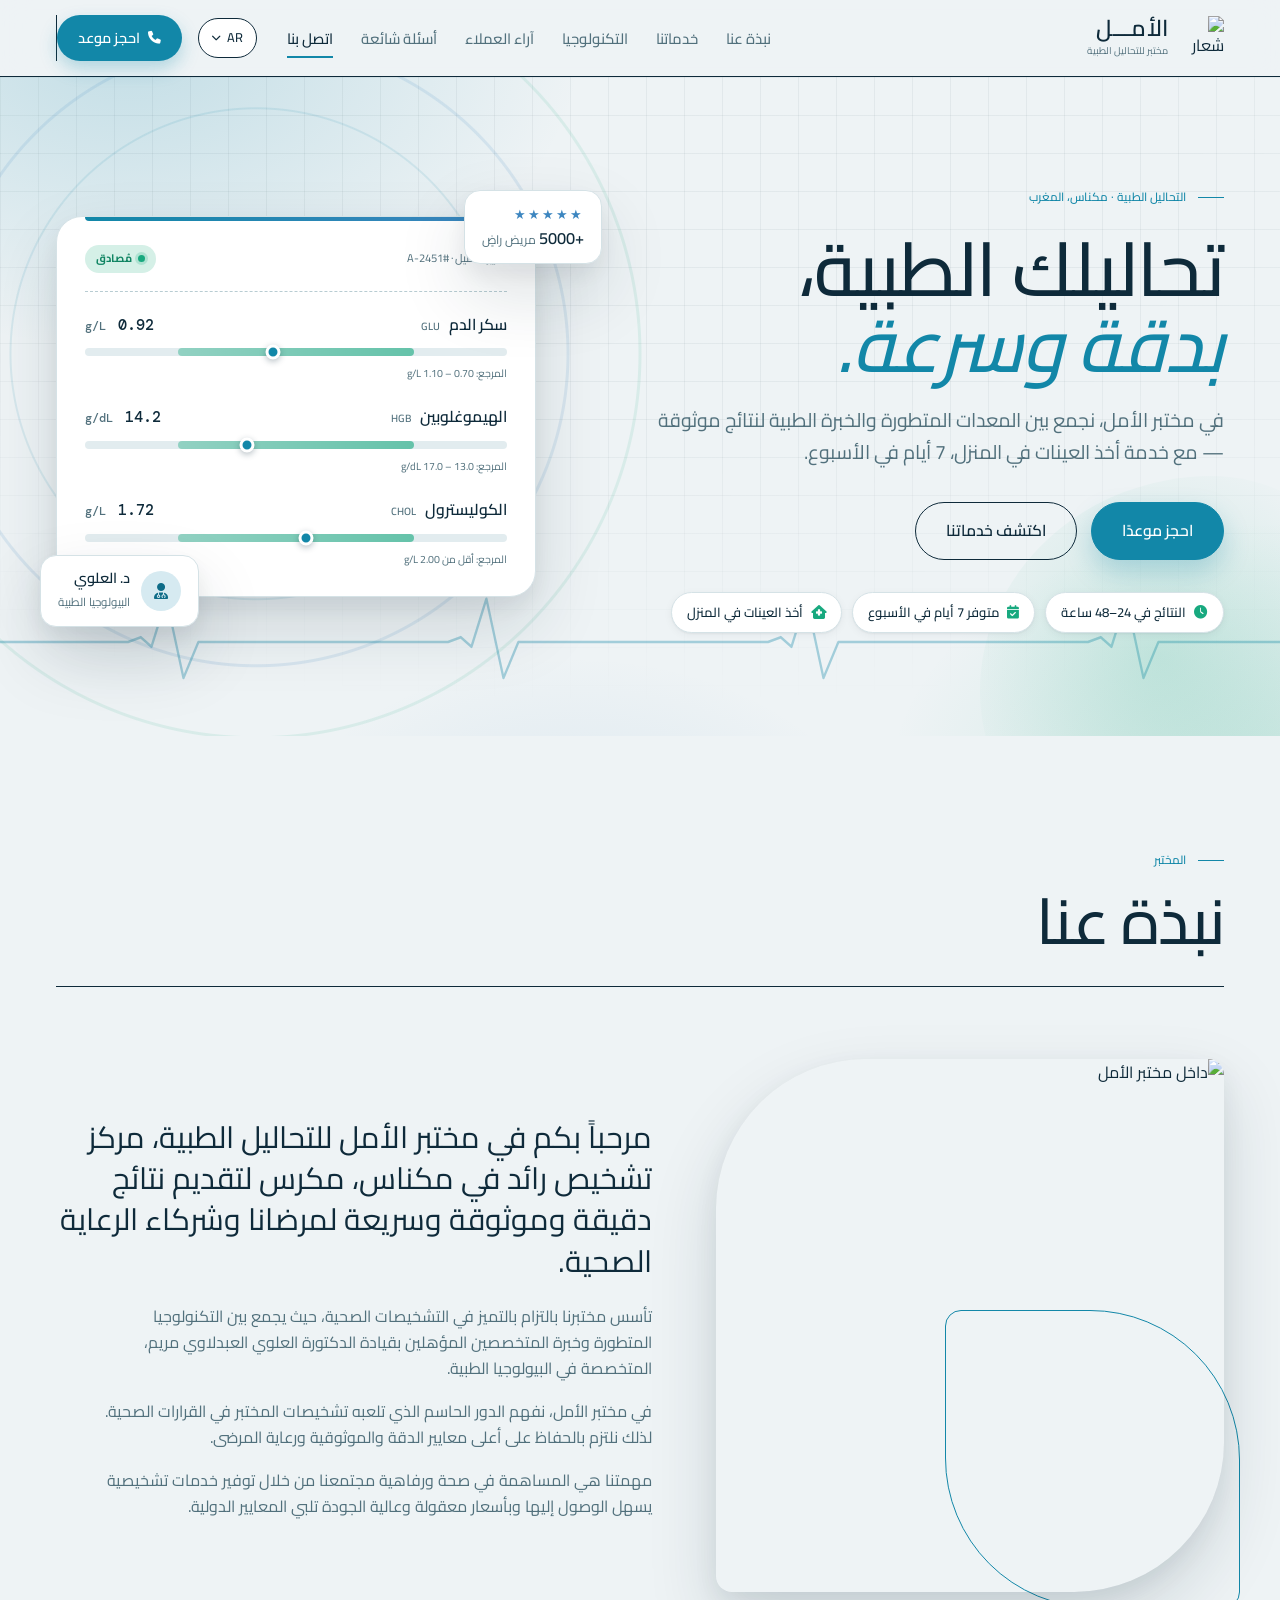
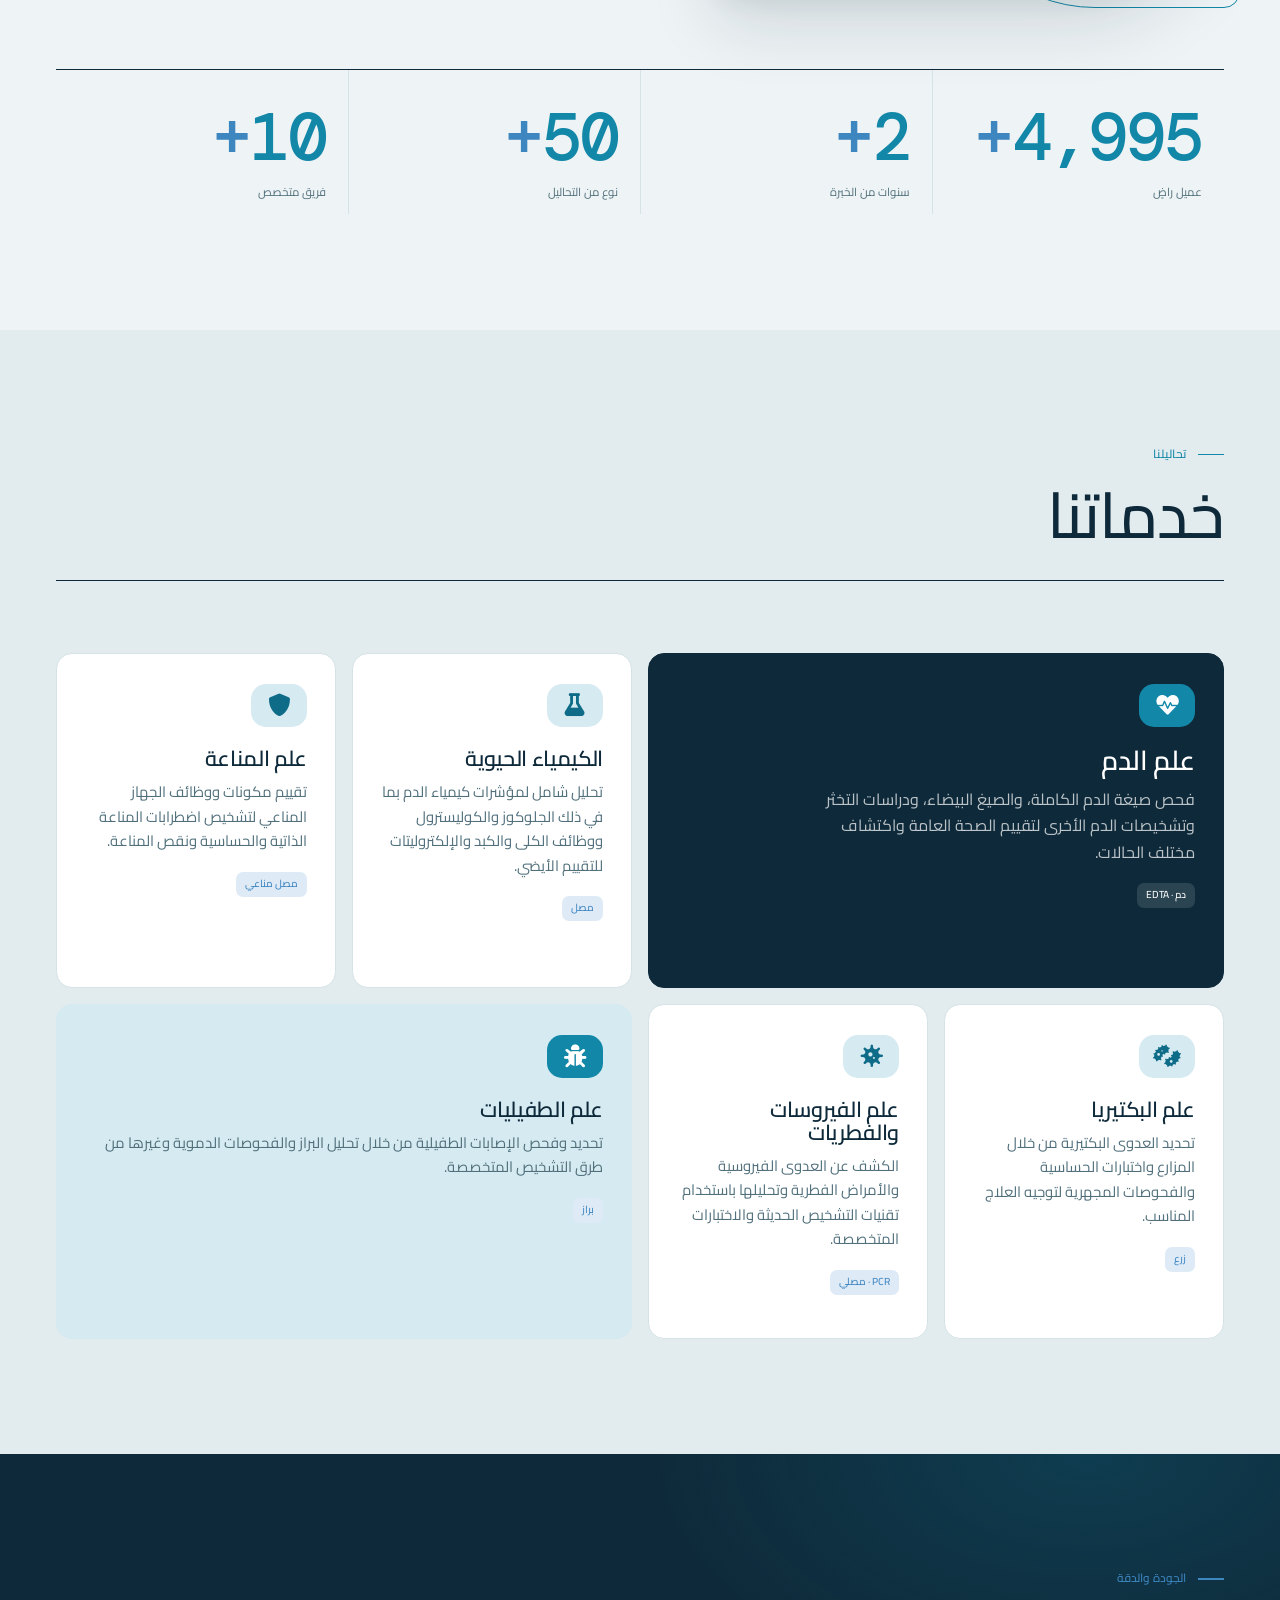
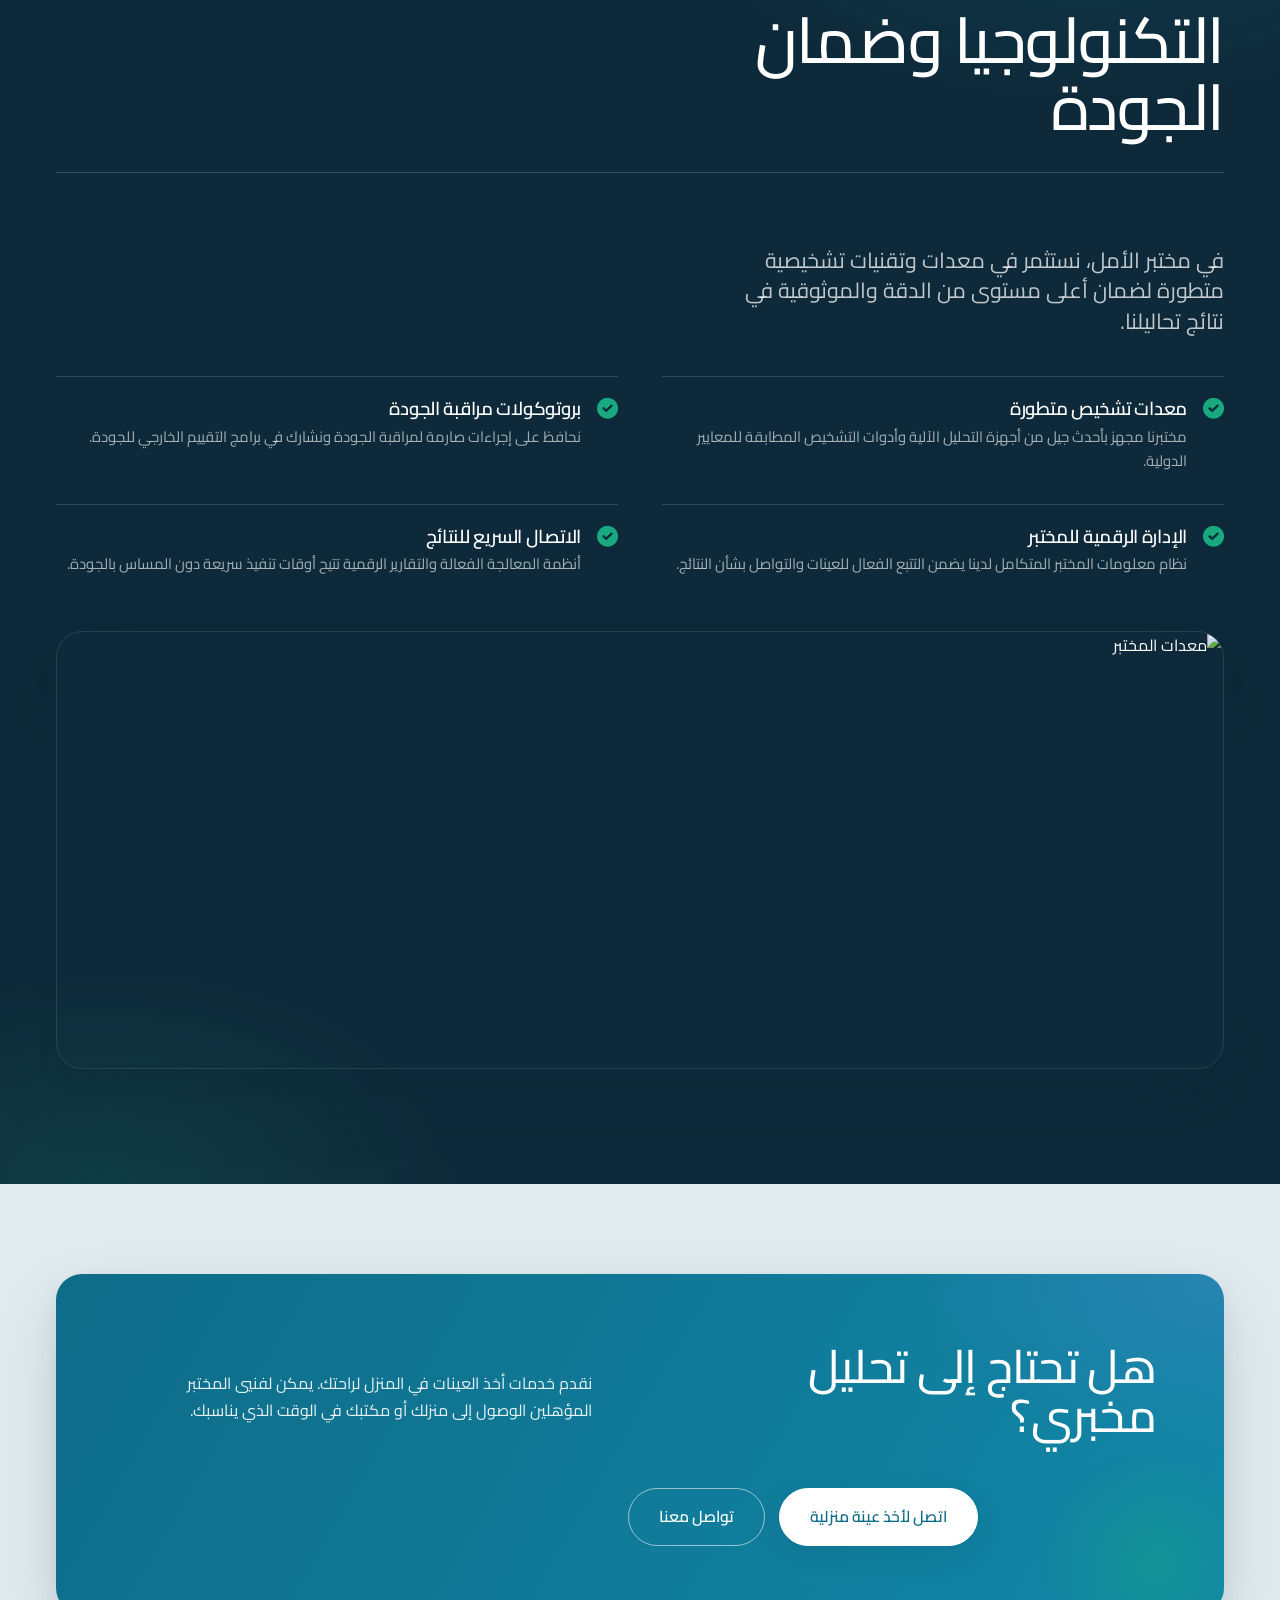
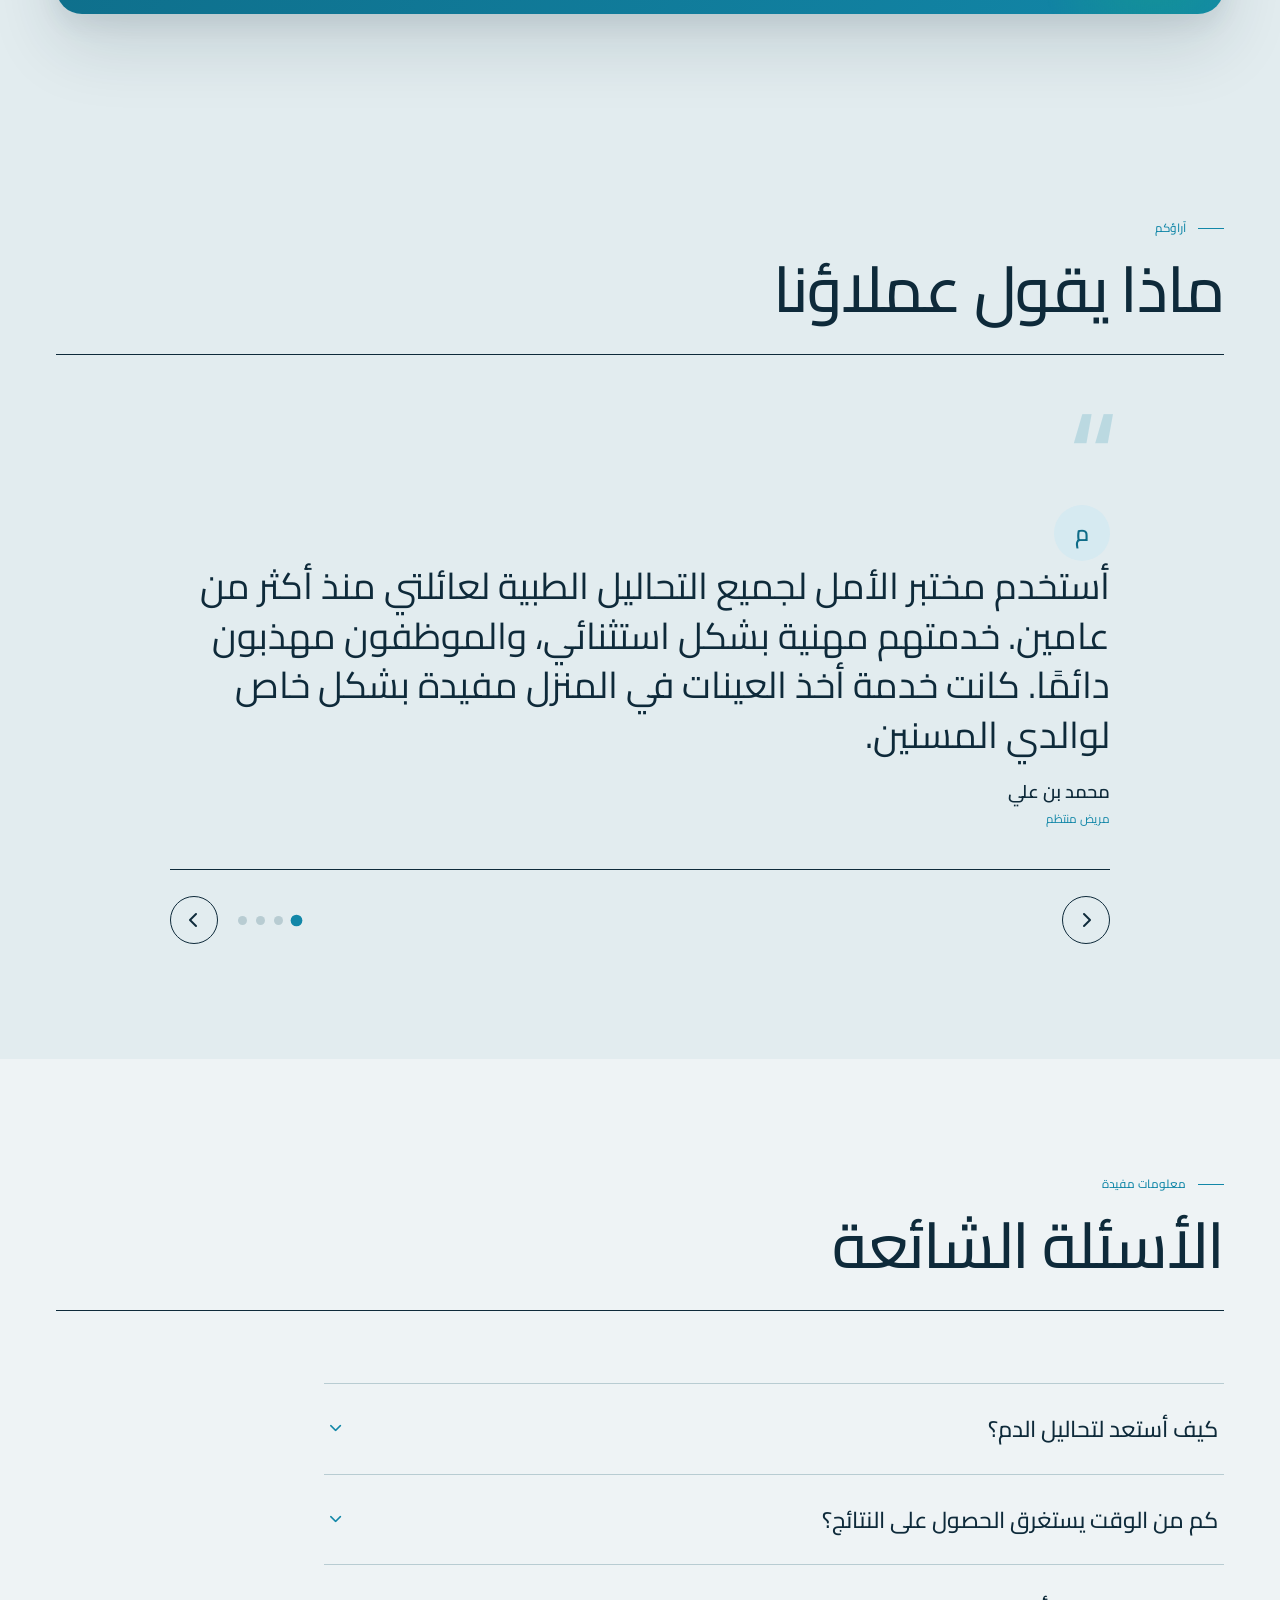
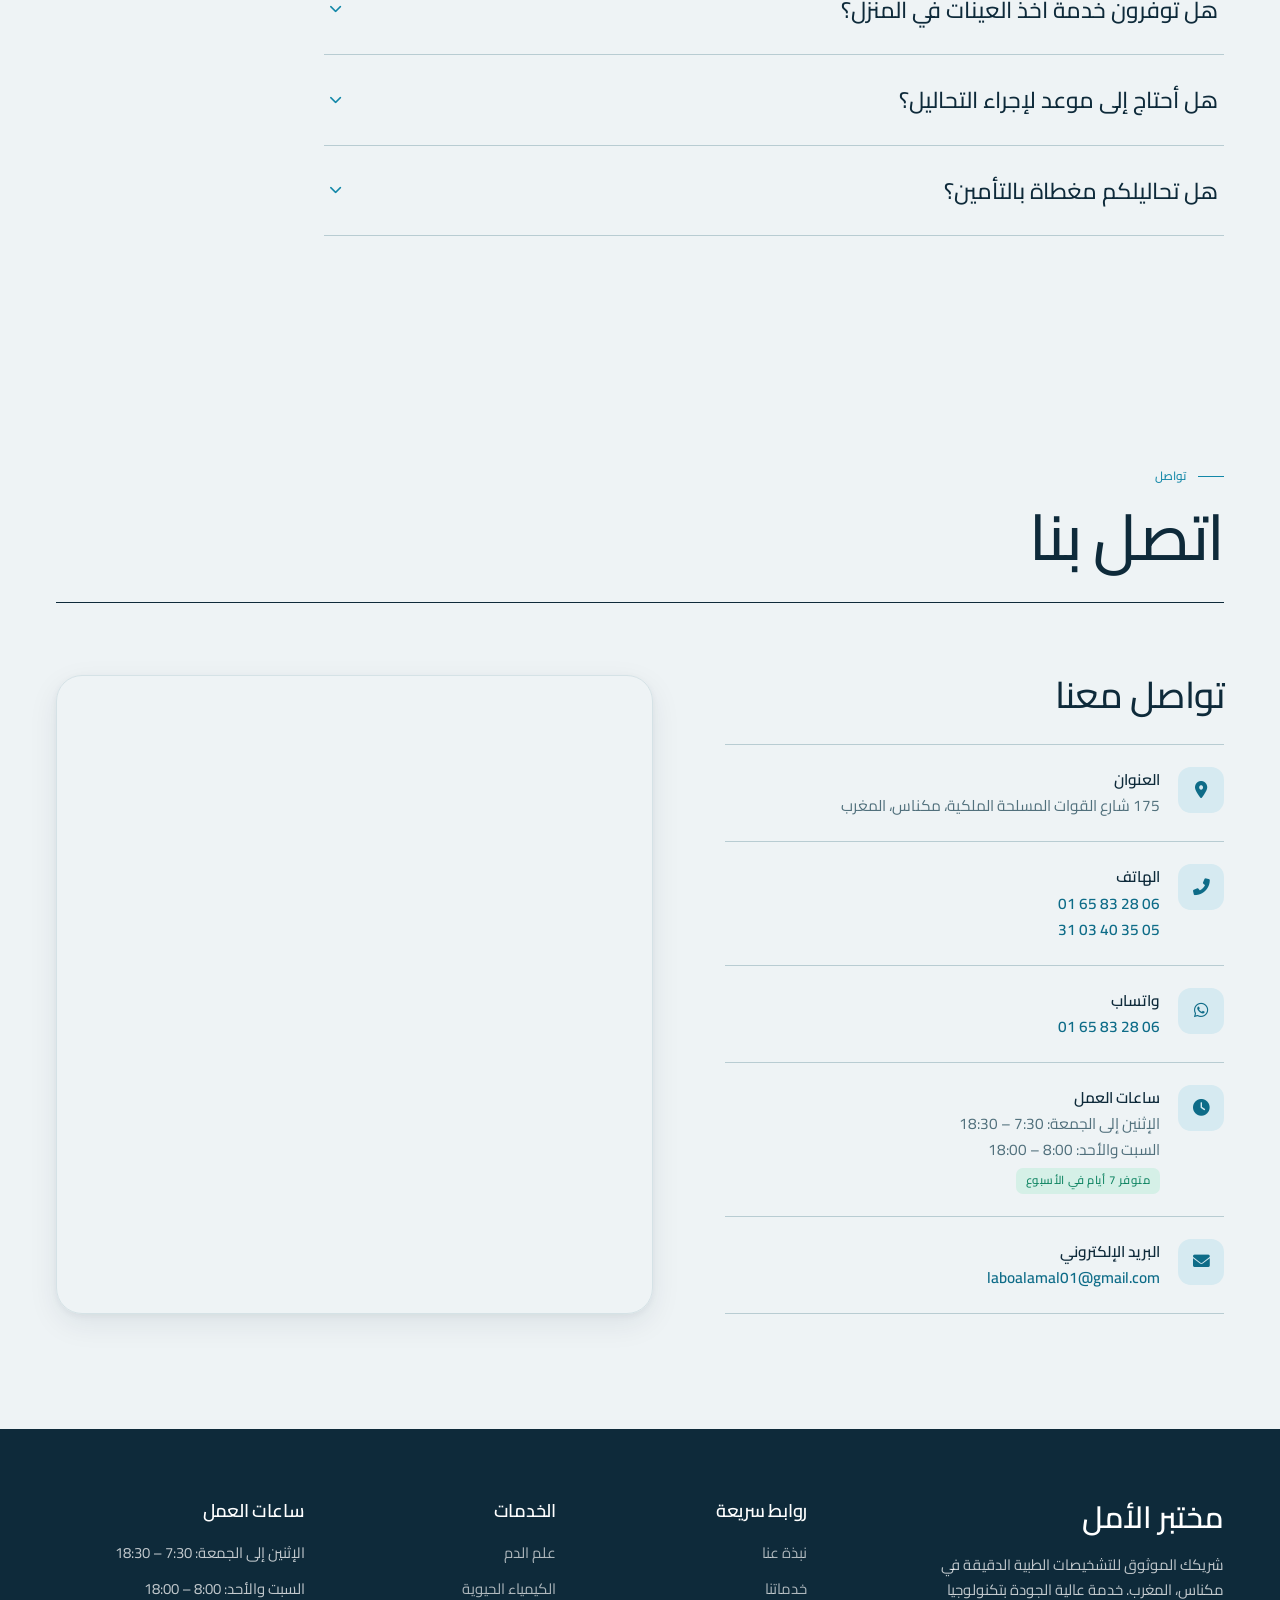
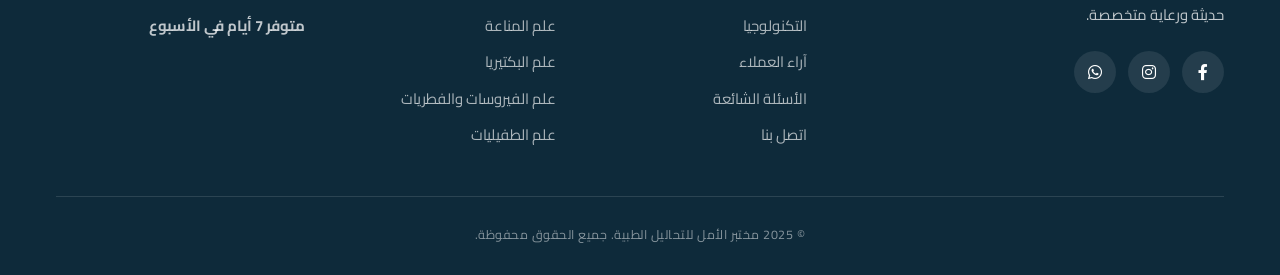
==== commit a93ed393: "Point canonical, sitemap and hreflang URLs at the live GitHub Pages site laboratoirealamal.me no lon" ====
--- a/ar.html
+++ b/ar.html
@@ -1,4 +1,4 @@
-<!DOCTYPE html><html lang="ar" dir="rtl"><head><meta charset="UTF-8"><meta name="viewport" content="width=device-width,initial-scale=1"><meta name="description" content="مختبر الأمل للتحاليل الطبية - خدمات تشخيص متميزة في مكناس، المغرب مع معدات متطورة وفريق متخصص."><meta name="author" content="مختبر الأمل"><meta name="keywords" content="مختبر طبي، تحاليل طبية، مكناس، المغرب، ويسلان، الحمرية، علم الدم، الكيمياء الحيوية، المناعة، علم الجراثيم، علم الفيروسات، علم الطفيليات، خدمة أخذ العينات المنزلية"><meta name="robots" content="index, follow"><meta property="og:type" content="website"><meta property="og:url" content="https://www.laboratoirealamal.me/ar.html"><meta property="og:title" content="مختبر الأمل للتحاليل الطبية | مكناس، المغرب"><meta property="og:description" content="خدمات تشخيص طبي متميزة في مكناس مع معدات متطورة وفريق متخصص. خدمة أخذ العينات متوفرة 7/7."><meta property="og:image" content="https://www.laboratoirealamal.me/logo.avif"><meta property="twitter:card" content="summary_large_image"><meta property="twitter:url" content="https://www.laboratoirealamal.me/ar.html"><meta property="twitter:title" content="مختبر الأمل للتحاليل الطبية | مكناس، المغرب"><meta property="twitter:description" content="خدمات تشخيص طبي متميزة في مكناس مع معدات متطورة وفريق متخصص. خدمة أخذ العينات متوفرة 7/7."><meta property="twitter:image" content="https://www.laboratoirealamal.me/logo.avif"><meta name="geo.region" content="MA-MEK"><meta name="geo.placename" content="مكناس"><meta name="geo.position" content="33.897213;-5.538740"><meta name="ICBM" content="33.897213, -5.538740"><meta name="apple-mobile-web-app-capable" content="yes"><meta name="theme-color" content="#1287a8"><link rel="canonical" href="https://www.laboratoirealamal.me/ar.html"><link rel="alternate" hreflang="fr" href="https://www.laboratoirealamal.me/"><link rel="alternate" hreflang="en" href="https://www.laboratoirealamal.me/en.html"><link rel="alternate" hreflang="ar" href="https://www.laboratoirealamal.me/ar.html"><link rel="alternate" hreflang="x-default" href="https://www.laboratoirealamal.me/"><link rel="apple-touch-icon" sizes="180x180" href="apple-touch-icon.png"><link rel="icon" type="image/png" sizes="32x32" href="favicon-32x32.png"><link rel="icon" type="image/png" sizes="16x16" href="favicon-16x16.png"><link rel="manifest" href="site.webmanifest"><link rel="shortcut icon" href="favicon.ico"><link rel="icon" type="image/png" sizes="192x192" href="android-chrome-192x192.png"><link rel="icon" type="image/png" sizes="512x512" href="android-chrome-512x512.png"><link rel="stylesheet" href="https://cdnjs.cloudflare.com/ajax/libs/font-awesome/6.0.0/css/all.min.css"><link rel="preconnect" href="https://fonts.googleapis.com"><link rel="preconnect" href="https://fonts.gstatic.com" crossorigin><link href="https://fonts.googleapis.com/css2?family=Cairo:wght@400;600;700&family=DM+Mono:wght@400;500&display=swap" rel="stylesheet"><link rel="stylesheet" href="styles.css"><style>
+<!DOCTYPE html><html lang="ar" dir="rtl"><head><meta charset="UTF-8"><meta name="viewport" content="width=device-width,initial-scale=1"><meta name="description" content="مختبر الأمل للتحاليل الطبية - خدمات تشخيص متميزة في مكناس، المغرب مع معدات متطورة وفريق متخصص."><meta name="author" content="مختبر الأمل"><meta name="keywords" content="مختبر طبي، تحاليل طبية، مكناس، المغرب، ويسلان، الحمرية، علم الدم، الكيمياء الحيوية، المناعة، علم الجراثيم، علم الفيروسات، علم الطفيليات، خدمة أخذ العينات المنزلية"><meta name="robots" content="index, follow"><meta property="og:type" content="website"><meta property="og:url" content="https://yass5002.github.io/alamal/ar.html"><meta property="og:title" content="مختبر الأمل للتحاليل الطبية | مكناس، المغرب"><meta property="og:description" content="خدمات تشخيص طبي متميزة في مكناس مع معدات متطورة وفريق متخصص. خدمة أخذ العينات متوفرة 7/7."><meta property="og:image" content="https://yass5002.github.io/alamal/logo.avif"><meta property="twitter:card" content="summary_large_image"><meta property="twitter:url" content="https://yass5002.github.io/alamal/ar.html"><meta property="twitter:title" content="مختبر الأمل للتحاليل الطبية | مكناس، المغرب"><meta property="twitter:description" content="خدمات تشخيص طبي متميزة في مكناس مع معدات متطورة وفريق متخصص. خدمة أخذ العينات متوفرة 7/7."><meta property="twitter:image" content="https://yass5002.github.io/alamal/logo.avif"><meta name="geo.region" content="MA-MEK"><meta name="geo.placename" content="مكناس"><meta name="geo.position" content="33.897213;-5.538740"><meta name="ICBM" content="33.897213, -5.538740"><meta name="apple-mobile-web-app-capable" content="yes"><meta name="theme-color" content="#1287a8"><link rel="canonical" href="https://yass5002.github.io/alamal/ar.html"><link rel="alternate" hreflang="fr" href="https://yass5002.github.io/alamal/"><link rel="alternate" hreflang="en" href="https://yass5002.github.io/alamal/en.html"><link rel="alternate" hreflang="ar" href="https://yass5002.github.io/alamal/ar.html"><link rel="alternate" hreflang="x-default" href="https://yass5002.github.io/alamal/"><link rel="apple-touch-icon" sizes="180x180" href="apple-touch-icon.png"><link rel="icon" type="image/png" sizes="32x32" href="favicon-32x32.png"><link rel="icon" type="image/png" sizes="16x16" href="favicon-16x16.png"><link rel="manifest" href="site.webmanifest"><link rel="shortcut icon" href="favicon.ico"><link rel="icon" type="image/png" sizes="192x192" href="android-chrome-192x192.png"><link rel="icon" type="image/png" sizes="512x512" href="android-chrome-512x512.png"><link rel="stylesheet" href="https://cdnjs.cloudflare.com/ajax/libs/font-awesome/6.0.0/css/all.min.css"><link rel="preconnect" href="https://fonts.googleapis.com"><link rel="preconnect" href="https://fonts.gstatic.com" crossorigin><link href="https://fonts.googleapis.com/css2?family=Cairo:wght@400;600;700&family=DM+Mono:wght@400;500&display=swap" rel="stylesheet"><link rel="stylesheet" href="styles.css"><style>
   :root { --font-display: "Cairo", sans-serif; --font-body: "Cairo", sans-serif; --font-mono: "Cairo", sans-serif; }
   body { font-family: "Cairo", sans-serif; }
   /* Arabic text must not be letter-spaced or transformed (breaks letter joining) */
@@ -11,9 +11,9 @@
         "@context": "https://schema.org",
         "@type": "MedicalBusiness",
         "name": "مختبر الأمل",
-        "url": "https://www.laboratoirealamal.me",
-        "logo": "https://www.laboratoirealamal.me/logo.avif",
-        "image": "https://www.laboratoirealamal.me/logo.avif",
+        "url": "https://yass5002.github.io/alamal",
+        "logo": "https://yass5002.github.io/alamal/logo.avif",
+        "image": "https://yass5002.github.io/alamal/logo.avif",
         "description": "خدمات تشخيص طبي متميزة في مكناس مع معدات متطورة وفريق متخصص.",
         "address": {
           "@type": "PostalAddress",
